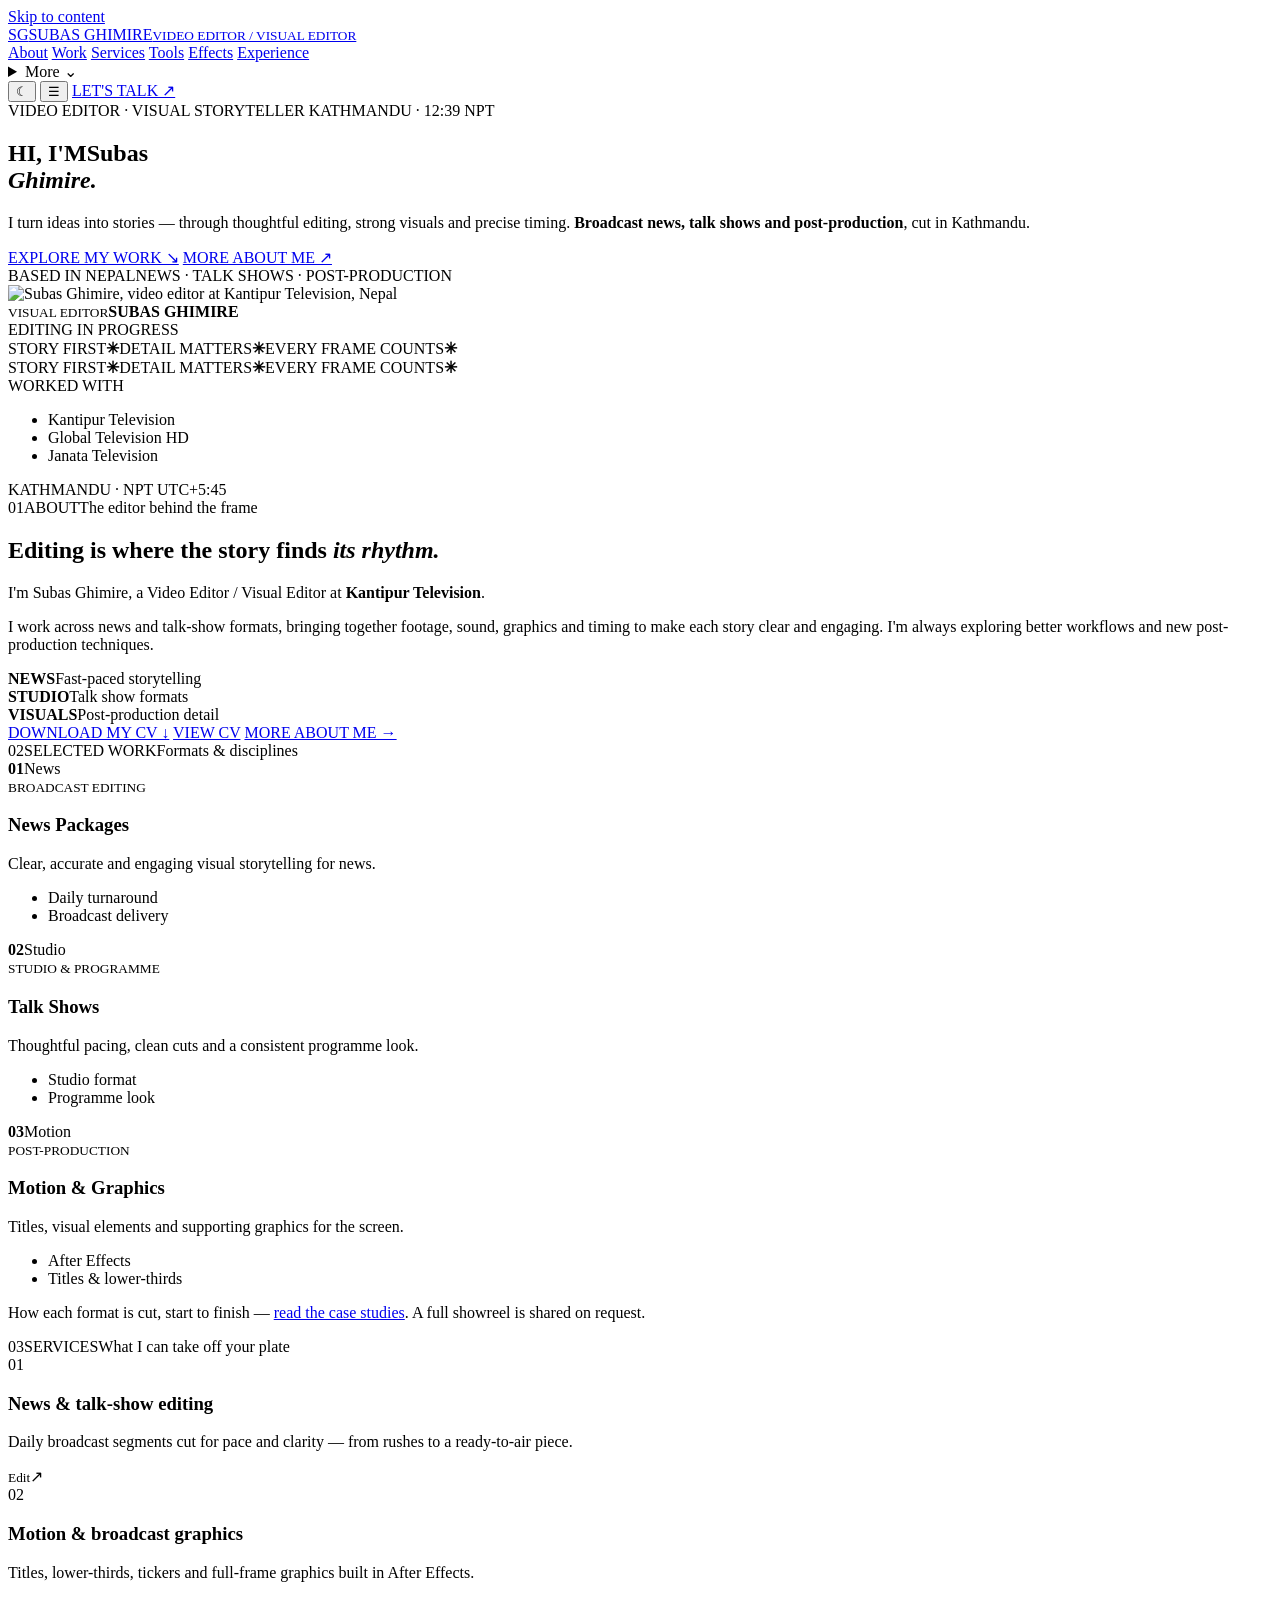
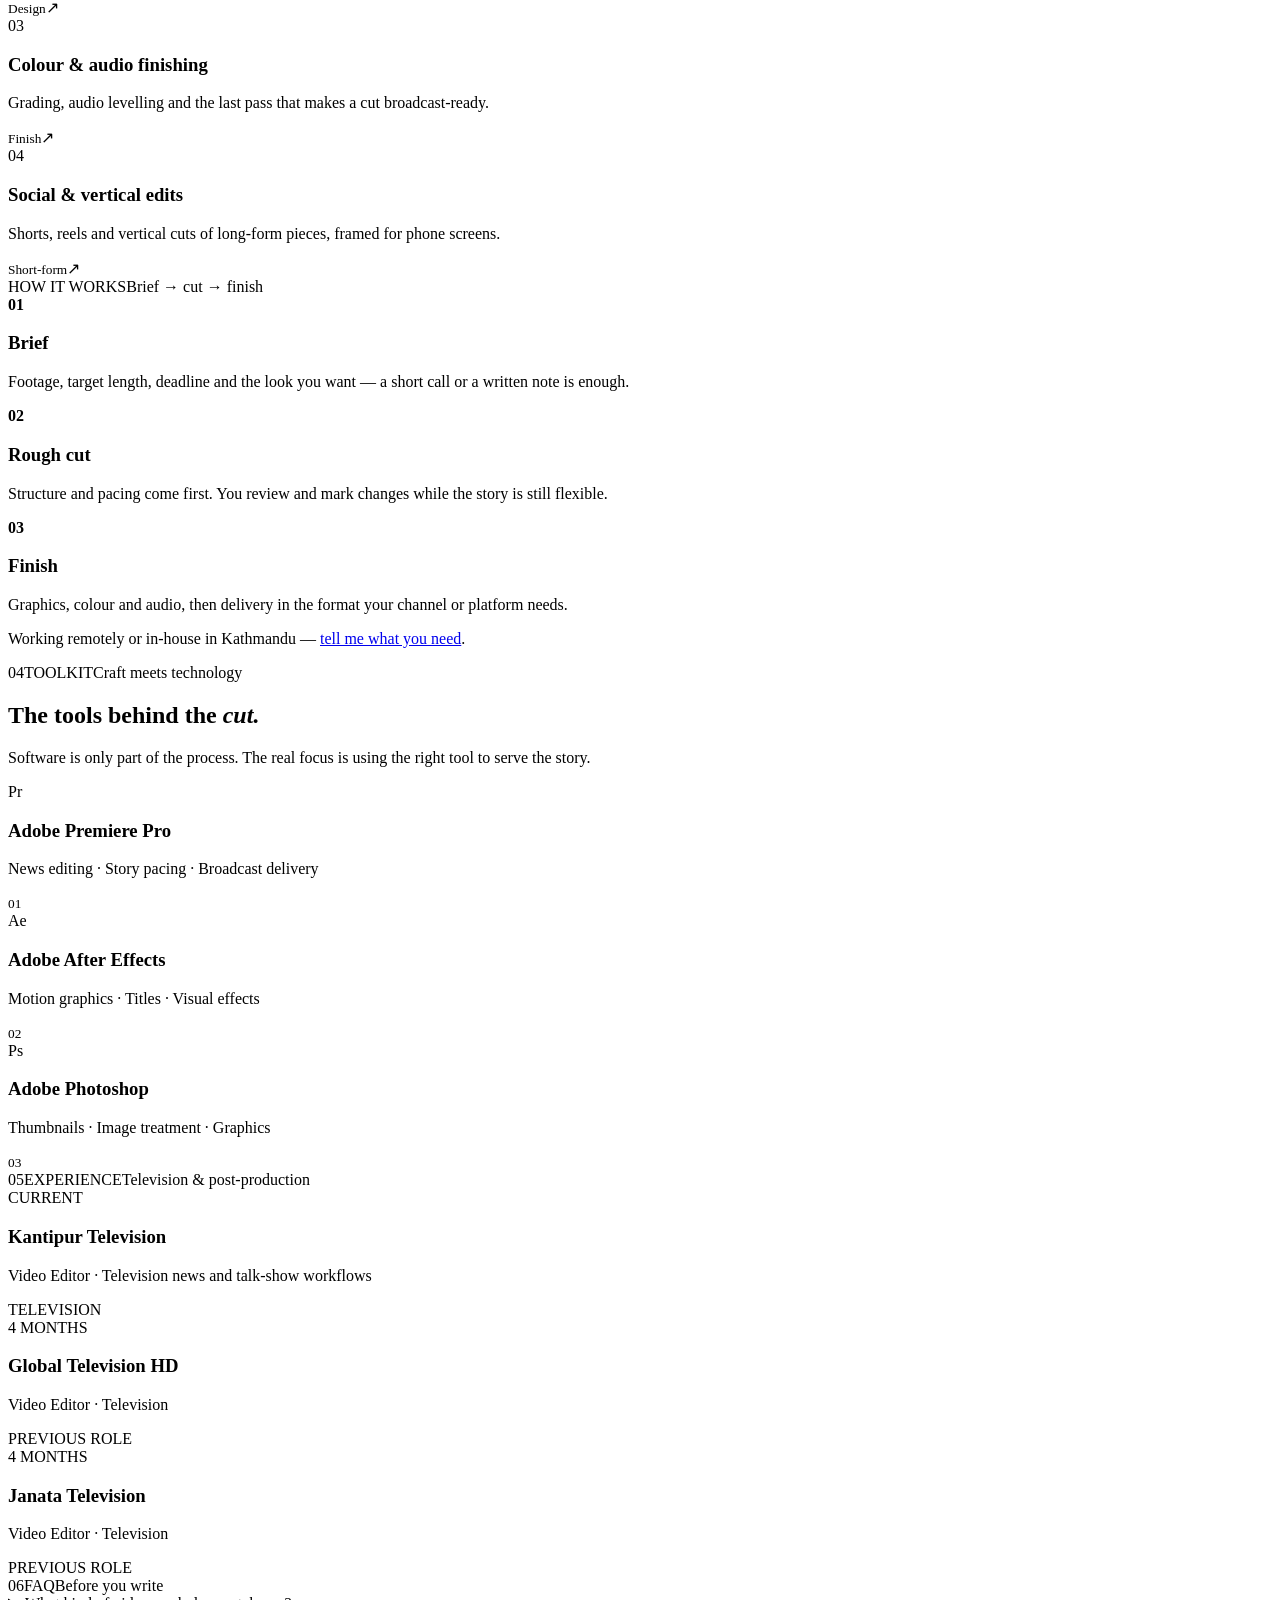
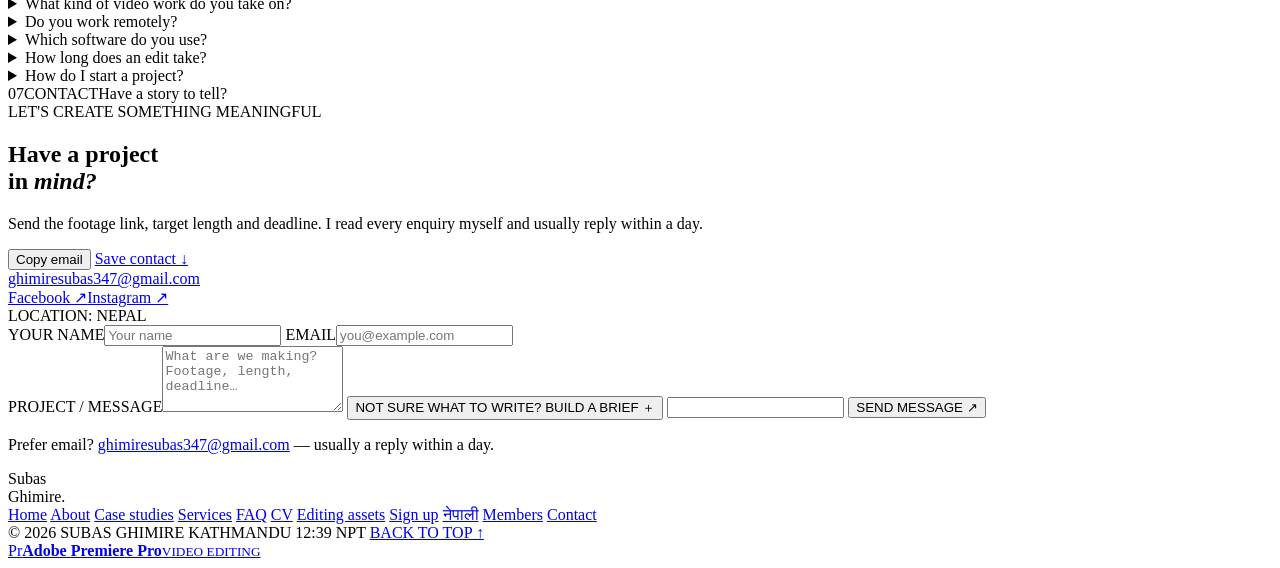
==== index.html @ 1960b95d "Add News Graphics Studio to portfolio tools menu" ====
<!doctype html>
<html lang="en">
<head>
<!-- Google Analytics 4 -->
<script async src="https://www.googletagmanager.com/gtag/js?id=G-4XTFQ4TZ87"></script>
<script>
  window.dataLayer = window.dataLayer || [];
  function gtag(){dataLayer.push(arguments);}
  gtag('js', new Date());
  gtag('config', 'G-4XTFQ4TZ87');
</script>

<meta charset="utf-8">
<meta name="viewport" content="width=device-width,initial-scale=1">
<meta name="theme-color" content="#05040a">
<meta name="color-scheme" content="dark light">
<meta name="robots" content="index,follow,max-image-preview:large,max-snippet:-1,max-video-preview:-1">
<meta name="description" content="Video editor and visual editor at Kantipur Television, Nepal. Broadcast news, talk shows, motion graphics and vertical short-form edits — based in Kathmandu.">
<title>Subas Ghimire — Video Editor in Nepal | Portfolio</title>
<link rel="icon" type="image/svg+xml" href="[data-uri]">
<link rel="apple-touch-icon" sizes="180x180" href="apple-touch-icon.png">
<link rel="alternate" hreflang="en" href="https://subahghimire.github.io/SUBAS-GHIMIRE-/">
<link rel="alternate" hreflang="ne" href="https://subahghimire.github.io/SUBAS-GHIMIRE-/subas-ghimire.html">
<link rel="alternate" hreflang="hi" href="https://subahghimire.github.io/SUBAS-GHIMIRE-/hi.html">
<link rel="alternate" hreflang="x-default" href="https://subahghimire.github.io/SUBAS-GHIMIRE-/">
<link rel="manifest" href="site.webmanifest">
<link rel="canonical" href="https://subahghimire.github.io/SUBAS-GHIMIRE-/">
<meta property="og:type" content="website">
<meta property="og:site_name" content="Subas Ghimire">
<meta property="og:url" content="https://subahghimire.github.io/SUBAS-GHIMIRE-/">
<meta property="og:title" content="Subas Ghimire — Video Editor in Nepal | Portfolio">
<meta property="og:description" content="Video editor and visual editor at Kantipur Television, Nepal. Broadcast news, talk shows, motion graphics and vertical short-form edits — based in Kathmandu.">
<meta property="og:image" content="https://subahghimire.github.io/SUBAS-GHIMIRE-/og-image.jpg">
<meta property="og:image:alt" content="Subas Ghimire — video editor">
<meta property="og:image:type" content="image/jpeg">
<meta property="og:image:width" content="1200">
<meta property="og:image:height" content="630">
<meta property="og:locale" content="en_US">
<meta property="og:locale:alternate" content="ne_NP">
<meta name="twitter:card" content="summary_large_image">
<meta name="twitter:title" content="Subas Ghimire — Video Editor in Nepal | Portfolio">
<meta name="twitter:description" content="Video editor and visual editor at Kantipur Television, Nepal. Broadcast news, talk shows, motion graphics and vertical short-form edits — based in Kathmandu.">
<meta name="twitter:image" content="https://subahghimire.github.io/SUBAS-GHIMIRE-/og-image.jpg">
<link rel="preload" as="image" href="IMG-20260718-WA0001.webp" type="image/webp" fetchpriority="high">
<link rel="preconnect" href="https://fonts.googleapis.com">
<link rel="preconnect" href="https://fonts.gstatic.com" crossorigin>
<link href="https://fonts.googleapis.com/css2?family=DM+Sans:wght@400;500;600;700&family=Instrument+Serif:ital@1&family=Space+Grotesk:wght@400;500;600;700&display=swap" rel="stylesheet">
<link rel="stylesheet" href="assets/site.css?v=5">
<script type="application/ld+json">
{
  "@context": "https://schema.org",
  "@graph": [
    {
      "@type": "Person",
      "@id": "https://subahghimire.github.io/SUBAS-GHIMIRE-/#person",
      "name": "Subas Ghimire",
      "alternateName": "सुबास घिमिरे",
      "jobTitle": "Video Editor & Visual Editor",
      "description": "Video editor and visual editor at Kantipur Television, Nepal. Broadcast news, talk shows, motion graphics and vertical short-form edits — based in Kathmandu.",
      "worksFor": {
        "@type": "Organization",
        "name": "Kantipur Television"
      },
      "url": "https://subahghimire.github.io/SUBAS-GHIMIRE-/",
      "image": "https://subahghimire.github.io/SUBAS-GHIMIRE-/og-image.jpg",
      "email": "mailto:ghimiresubas347@gmail.com",
      "address": {
        "@type": "PostalAddress",
        "addressLocality": "Kathmandu",
        "addressCountry": "NP"
      },
      "areaServed": {
        "@type": "Country",
        "name": "Nepal"
      },
      "knowsAbout": [
        "Video Editing",
        "Post-production",
        "Motion Graphics",
        "Colour Grading",
        "Short-form video"
      ],
      "knowsLanguage": [
        "en",
        "ne"
      ],
      "sameAs": [
        "https://github.com/subahghimire",
        "https://www.facebook.com/subas.ghimire.164384",
        "https://www.instagram.com/subas_ghimire__"
      ]
    },
    {
      "@type": "WebSite",
      "@id": "https://subahghimire.github.io/SUBAS-GHIMIRE-/#website",
      "url": "https://subahghimire.github.io/SUBAS-GHIMIRE-/",
      "name": "Subas Ghimire — Video Editor",
      "description": "Video editor and visual editor at Kantipur Television, Nepal. Broadcast news, talk shows, motion graphics and vertical short-form edits — based in Kathmandu.",
      "inLanguage": [
        "en",
        "ne"
      ],
      "publisher": {
        "@id": "https://subahghimire.github.io/SUBAS-GHIMIRE-/#person"
      }
    },
    {
      "@type": "FAQPage",
      "@id": "https://subahghimire.github.io/SUBAS-GHIMIRE-/#faq",
      "mainEntity": [
        {
          "@type": "Question",
          "name": "What kind of video work do you take on?",
          "acceptedAnswer": {
            "@type": "Answer",
            "text": "Broadcast news and talk-show editing, motion and broadcast graphics in After Effects, colour and audio finishing, and vertical short-form edits for social media."
          }
        },
        {
          "@type": "Question",
          "name": "Do you work remotely?",
          "acceptedAnswer": {
            "@type": "Answer",
            "text": "Yes. I edit in-house at Kantipur Television in Kathmandu and take on remote projects — footage can arrive as a Drive, WeTransfer or FTP link."
          }
        },
        {
          "@type": "Question",
          "name": "Which software do you use?",
          "acceptedAnswer": {
            "@type": "Answer",
            "text": "Adobe Premiere Pro for editing, After Effects for motion graphics and titles, and Photoshop for thumbnails and image work."
          }
        },
        {
          "@type": "Question",
          "name": "How long does an edit take?",
          "acceptedAnswer": {
            "@type": "Answer",
            "text": "News segments can move the same day. Longer pieces depend on footage volume, graphics and revisions — send the deadline with the brief and I will tell you what is realistic."
          }
        },
        {
          "@type": "Question",
          "name": "How do I start a project?",
          "acceptedAnswer": {
            "@type": "Answer",
            "text": "Use the contact form below or email ghimiresubas347@gmail.com with the footage link, target length, deadline and any references."
          }
        }
      ]
    }
  ]
}
</script>
</head>

<body>
<script>try{var t=localStorage.getItem("theme");if(t==="light"||(!t&&matchMedia("(prefers-color-scheme: light)").matches)){document.body.classList.add("light-mode")}}catch(e){}</script>
<a class="skip-link" href="#home">Skip to content</a>
<div class="scroll-progress" id="scrollProgress"></div>

<header><nav class="nav wrap" aria-label="Main">
  <a class="brand" href="#home"><span class="mark">SG</span><span class="brand-text">SUBAS GHIMIRE<small>VIDEO EDITOR / VISUAL EDITOR</small></span></a>
  <div class="links" id="siteLinks">
    <a href="about.html">About</a>
    <a href="#work">Work</a>
    <a href="#services">Services</a>
    <a href="#tools">Tools</a>
    <a href="effects.html">Effects</a>
    <a href="#experience">Experience</a>
    <details class="nav-more">
      <summary>More <span aria-hidden="true">⌄</span></summary>
      <div class="nav-more-menu">
        <div class="nav-more-heading"><span>EXPLORE</span><small>More from Subas</small></div>
        <div class="nav-more-columns">
          <section class="nav-more-column">
            <h3>WORKSPACE</h3>
            <a href="pro-workspace.html"><span class="nav-link-icon">✦</span><span>Pro Workspace<small>Editing workspace</small></span></a>
            <a href="creative-workspace.html"><span class="nav-link-icon">✧</span><span>Creative Workspace<small>Newsroom & creator tools</small></span></a>
            <a href="launchpad.html"><span class="nav-link-icon">↗</span><span>SG Launchpad<small>Creative tools</small></span></a>
            <a href="studio.html"><span class="nav-link-icon">▣</span><span>Creator Studio<small>AI assistant</small></span></a>
          </section>
          <section class="nav-more-column">
            <h3>RESOURCES</h3>
            <a href="creator-tools.html"><span class="nav-link-icon">⌘</span><span>Creator Tools<small>Useful resources</small></span></a>
            <a href="visitor-dashboard.html"><span class="nav-link-icon">▥</span><span>Visitor Dashboard<small>Website analytics</small></span></a>
            <a href="news-graphics-studio.html"><span class="nav-link-icon">✦</span><span>All-in-One News Graphics Studio<small>All news · 4:5 · 1:1 · 16:9 · 9:16</small></span></a>
            <a href="news-thumbnail-maker.html"><span class="nav-link-icon">▧</span><span>News Thumbnail Studio<small>Political &amp; breaking news designs</small></span></a>
            <a href="newsroom-graphics-studio.html"><span class="nav-link-icon">▤</span><span>Newsroom Graphics Studio<small>Lower thirds · Breaking bars · Tickers</small></span></a>
            <a href="news-post-studio.html"><span class="nav-link-icon">▧</span><span>News Post Studio<small>4:5 photo post · PNG export</small></span></a>
            <a href="social-media-studio.html"><span class="nav-link-icon">◎</span><span>Social Media Studio<small>Captions · Titles · Hashtags</small></span></a>
            <a href="video-toolkit.html"><span class="nav-link-icon">◫</span><span>Video Editing Toolkit<small>Resolution · Bitrate · File size</small></span></a>
            <a href="members.html" rel="nofollow"><span class="nav-link-icon">◎</span><span>Members<small>Member area</small></span></a>
            <a href="signup.html"><span class="nav-link-icon">＋</span><span>Sign up<small>Create an account</small></span></a>
          </section>
          <section class="nav-more-column">
            <h3>ACCOUNT</h3>
            <a href="admin.html"><span class="nav-link-icon">⚙</span><span>Admin<small>Site management</small></span></a>
            <a href="privacy.html"><span class="nav-link-icon">◇</span><span>Privacy<small>Privacy information</small></span></a>
          </section>
        </div>
        <div class="nav-more-languages"><span>LANGUAGE</span><a href="subas-ghimire.html" lang="ne" hreflang="ne">नेपाली</a><a href="hi.html" lang="hi" hreflang="hi">हिन्दी</a></div>
      </div>
    </details>
  </div>
  <div class="nav-actions">
    <button class="icon-btn theme-toggle" id="themeToggle" aria-label="Switch to light theme" aria-pressed="false">☼</button>
    <button class="icon-btn menu-toggle" id="menuToggle" aria-label="Open menu" aria-expanded="false" aria-controls="siteLinks">☰</button>
    <a class="nav-cta" href="#contact">LET'S TALK ↗</a>
  </div>
</nav></header>

<main>
<section class="hero wrap" id="home">
  <div class="hero-copy">
    <div class="hero-status">
      <span class="eyebrow"><i class="dot"></i> VIDEO EDITOR · VISUAL STORYTELLER</span>
      <span class="hero-clock" id="heroClock">KATHMANDU · --:-- NPT</span>
    </div>
    <h1><span class="h1-intro">HI, I'M</span>Subas<br><em>Ghimire.</em></h1>
    <p class="lead">I turn ideas into stories — through thoughtful editing, strong visuals and precise timing. <b>Broadcast news, talk shows and post-production</b>, cut in Kathmandu.</p>
    <div class="actions">
      <a class="btn primary" href="#work">EXPLORE MY WORK ↘</a>
      <a class="btn secondary" href="about.html">MORE ABOUT ME ↗</a>
    </div>
    <div class="meta"><span>BASED IN NEPAL</span><span>NEWS · TALK SHOWS · POST-PRODUCTION</span></div>
  </div>
  <div class="portrait-area">
    <div class="orbit"><i></i></div>
    <div class="photo">
      <picture><source type="image/webp" srcset="IMG-20260718-WA0001.webp"><img src="IMG-20260718-WA0001.jpg" alt="Subas Ghimire, video editor at Kantipur Television, Nepal" width="1400" height="933" fetchpriority="high" decoding="async" onerror="this.onerror=null;this.src='SUBASH_GHIMIRE_13407010099907_profile_pic.jpg'"></picture>
      <div class="photo-label"><small>VISUAL EDITOR</small><strong>SUBAS GHIMIRE</strong></div>
    </div>
    <div class="float-tag"><i class="dot"></i> EDITING IN PROGRESS</div>
  </div>
</section>

<div class="marquee" aria-hidden="true">
  <div class="marquee-track">
    <div class="marquee-group"><span>STORY FIRST</span><b>✳</b><span>DETAIL MATTERS</span><b>✳</b><span>EVERY FRAME COUNTS</span><b>✳</b></div>
    <div class="marquee-group"><span>STORY FIRST</span><b>✳</b><span>DETAIL MATTERS</span><b>✳</b><span>EVERY FRAME COUNTS</span><b>✳</b></div>
  </div>
</div>

<div class="credits wrap" aria-label="Channels I have worked with">
  <span class="kicker">WORKED WITH</span>
  <ul><li>Kantipur Television</li><li>Global Television HD</li><li>Janata Television</li></ul>
  <span class="aside">KATHMANDU · NPT UTC+5:45</span>

</div>



<section class="block wrap" id="about">
  <div class="section-top"><span class="num">01</span><span class="kicker">ABOUT</span><span class="section-note">The editor behind the frame</span></div>
  <div class="section-body">
    <div class="about-grid">
      <h2>Editing is where the story finds <em>its rhythm.</em></h2>
      <div class="about-copy">
        <p class="large">I'm Subas Ghimire, a Video Editor / Visual Editor at <strong>Kantipur Television</strong>.</p>
        <p>I work across news and talk-show formats, bringing together footage, sound, graphics and timing to make each story clear and engaging. I'm always exploring better workflows and new post-production techniques.</p>
      </div>
    </div>
    <div class="stats">
      <div><strong>NEWS</strong><span>Fast-paced storytelling</span></div>
      <div><strong>STUDIO</strong><span>Talk show formats</span></div>
      <div><strong>VISUALS</strong><span>Post-production detail</span></div>
    </div>
    <div class="cv-cta">
      <a class="btn primary" href="./CV/Subas-Ghimire-CV.pdf" download>DOWNLOAD MY CV ↓</a>
      <a class="btn secondary" href="cv.html">VIEW CV</a>
      <a class="btn secondary" href="about.html">MORE ABOUT ME →</a>
    </div>
  </div>
</section>

<section class="block wrap" id="work">
  <div class="section-top"><span class="num">02</span><span class="kicker">SELECTED WORK</span><span class="section-note">Formats &amp; disciplines</span></div>
  <div class="section-body">
    <div class="work-grid">
      <article class="work">
        <div class="work-art"><b>01</b><span class="work-tag">News</span></div>
        <div class="work-text"><small>BROADCAST EDITING</small><h3>News Packages</h3><p>Clear, accurate and engaging visual storytelling for news.</p><ul class="work-specs"><li>Daily turnaround</li><li>Broadcast delivery</li></ul></div>
      </article>
      <article class="work">
        <div class="work-art"><b>02</b><span class="work-tag">Studio</span></div>
        <div class="work-text"><small>STUDIO &amp; PROGRAMME</small><h3>Talk Shows</h3><p>Thoughtful pacing, clean cuts and a consistent programme look.</p><ul class="work-specs"><li>Studio format</li><li>Programme look</li></ul></div>
      </article>
      <article class="work">
        <div class="work-art"><b>03</b><span class="work-tag">Motion</span></div>
        <div class="work-text"><small>POST-PRODUCTION</small><h3>Motion &amp; Graphics</h3><p>Titles, visual elements and supporting graphics for the screen.</p><ul class="work-specs"><li>After Effects</li><li>Titles &amp; lower-thirds</li></ul></div>
      </article>
    </div>
    <p class="note">How each format is cut, start to finish — <a href="work.html">read the case studies</a>. A full showreel is shared on request.</p>
  </div>
</section>

<section class="block wrap" id="services">
  <div class="section-top"><span class="num">03</span><span class="kicker">SERVICES</span><span class="section-note">What I can take off your plate</span></div>
  <div class="section-body">
    <div class="svc-list">
      <article class="svc"><span class="svc-num">01</span><div><h3>News &amp; talk-show editing</h3><p>Daily broadcast segments cut for pace and clarity — from rushes to a ready-to-air piece.</p></div><small>Edit</small><span class="svc-arrow" aria-hidden="true">↗</span></article>
      <article class="svc"><span class="svc-num">02</span><div><h3>Motion &amp; broadcast graphics</h3><p>Titles, lower-thirds, tickers and full-frame graphics built in After Effects.</p></div><small>Design</small><span class="svc-arrow" aria-hidden="true">↗</span></article>
      <article class="svc"><span class="svc-num">03</span><div><h3>Colour &amp; audio finishing</h3><p>Grading, audio levelling and the last pass that makes a cut broadcast-ready.</p></div><small>Finish</small><span class="svc-arrow" aria-hidden="true">↗</span></article>
      <article class="svc"><span class="svc-num">04</span><div><h3>Social &amp; vertical edits</h3><p>Shorts, reels and vertical cuts of long-form pieces, framed for phone screens.</p></div><small>Short-form</small><span class="svc-arrow" aria-hidden="true">↗</span></article>
    </div>
    <div class="process">
      <div class="process-head"><span class="kicker">HOW IT WORKS</span><span>Brief → cut → finish</span></div>
      <div class="process-grid">
        <div class="step"><b>01</b><h3>Brief</h3><p>Footage, target length, deadline and the look you want — a short call or a written note is enough.</p></div>
        <div class="step"><b>02</b><h3>Rough cut</h3><p>Structure and pacing come first. You review and mark changes while the story is still flexible.</p></div>
        <div class="step"><b>03</b><h3>Finish</h3><p>Graphics, colour and audio, then delivery in the format your channel or platform needs.</p></div>
      </div>
    </div>
    <p class="note">Working remotely or in-house in Kathmandu — <a href="#contact">tell me what you need</a>.</p>
  </div>
</section>

<section class="block wrap" id="tools">
  <div class="section-top"><span class="num">04</span><span class="kicker">TOOLKIT</span><span class="section-note">Craft meets technology</span></div>
  <div class="section-body">
    <div class="tools-grid">
      <div>
        <h2>The tools behind the <em>cut.</em></h2>
        <p>Software is only part of the process. The real focus is using the right tool to serve the story.</p>
      </div>
      <div class="tool-list">
        <div class="tool"><span class="app premiere-icon" aria-hidden="true">Pr</span><div><h3>Adobe Premiere Pro</h3><p>News editing · Story pacing · Broadcast delivery</p></div><small>01</small></div>
        <div class="tool"><span class="app aftereffects-icon" aria-hidden="true">Ae</span><div><h3>Adobe After Effects</h3><p>Motion graphics · Titles · Visual effects</p></div><small>02</small></div>
        <div class="tool"><span class="app photoshop-icon" aria-hidden="true">Ps</span><div><h3>Adobe Photoshop</h3><p>Thumbnails · Image treatment · Graphics</p></div><small>03</small></div>
      </div>
    </div>
  </div>
</section>

<section class="block wrap" id="experience">
  <div class="section-top"><span class="num">05</span><span class="kicker">EXPERIENCE</span><span class="section-note">Television &amp; post-production</span></div>
  <div class="section-body">
    <div class="timeline">
      <div class="job"><time>CURRENT</time><div><h3>Kantipur Television</h3><p>Video Editor · Television news and talk-show workflows</p></div><span>TELEVISION</span></div>
      <div class="job"><time>4 MONTHS</time><div><h3>Global Television HD</h3><p>Video Editor · Television</p></div><span>PREVIOUS ROLE</span></div>
      <div class="job"><time>4 MONTHS</time><div><h3>Janata Television</h3><p>Video Editor · Television</p></div><span>PREVIOUS ROLE</span></div>
    </div>
  </div>
</section>

<section class="block wrap" id="faq">
  <div class="section-top"><span class="num">06</span><span class="kicker">FAQ</span><span class="section-note">Before you write</span></div>
  <div class="section-body">
    <div class="faq">
      <details><summary>What kind of video work do you take on?</summary><p>Broadcast news and talk-show editing, motion and broadcast graphics in After Effects, colour and audio finishing, and vertical short-form edits for social media.</p></details>
      <details><summary>Do you work remotely?</summary><p>Yes. I edit in-house at Kantipur Television in Kathmandu and take on remote projects — footage can arrive as a Drive, WeTransfer or FTP link.</p></details>
      <details><summary>Which software do you use?</summary><p>Adobe Premiere Pro for editing, After Effects for motion graphics and titles, and Photoshop for thumbnails and image work.</p></details>
      <details><summary>How long does an edit take?</summary><p>News segments can move the same day. Longer pieces depend on footage volume, graphics and revisions — send the deadline with the brief and I will tell you what is realistic.</p></details>
      <details><summary>How do I start a project?</summary><p>Use the contact form below or email ghimiresubas347@gmail.com with the footage link, target length, deadline and any references.</p></details>
    </div>
  </div>
</section>

<section class="block wrap" id="contact">
  <div class="section-top"><span class="num">07</span><span class="kicker">CONTACT</span><span class="section-note">Have a story to tell?</span></div>
  <div class="section-body">
    <div class="contact">
      <div class="contact-copy">
        <span class="kicker">LET'S CREATE SOMETHING MEANINGFUL</span>
        <h2>Have a project<br>in <em>mind?</em></h2>
        <p class="contact-lead">Send the footage link, target length and deadline. I read every enquiry myself and usually reply within a day.</p>
        <div class="contact-actions">
          <button class="chip" type="button" id="copyEmail" data-email="ghimiresubas347@gmail.com">Copy email</button>
          <a class="chip" href="subas-ghimire.vcf" download>Save contact ↓</a>
          <span class="chip-status" id="copyStatus" role="status" aria-live="polite"></span>
        </div>
        <div class="contact-row">
          <a class="email" href="https://mail.google.com/mail/?view=cm&fs=1&to=ghimiresubas347%40gmail.com">ghimiresubas347@gmail.com</a>
          <div class="social"><a href="https://www.facebook.com/subas.ghimire.164384" target="_blank" rel="noopener me">Facebook ↗</a><a href="https://www.instagram.com/subas_ghimire__" target="_blank" rel="noopener me">Instagram ↗</a></div>
        </div>
        <div class="contact-info"><span>LOCATION: NEPAL</span></div>
      </div>
      <form class="cform" action="https://formsubmit.co/ghimiresubas347@gmail.com" method="POST">
        <div class="cform-row">
          <label><span>YOUR NAME</span><input type="text" name="name" required autocomplete="name" placeholder="Your name"></label>
          <label><span>EMAIL</span><input type="email" name="email" required autocomplete="email" placeholder="you@example.com"></label>
        </div>
        <label><span>PROJECT / MESSAGE</span><textarea id="message" name="message" rows="4" required placeholder="What are we making? Footage, length, deadline…"></textarea></label>
        <button class="brief-toggle" type="button" id="briefToggle" aria-expanded="false" aria-controls="briefPanel">NOT SURE WHAT TO WRITE? <span>BUILD A BRIEF ＋</span></button>
        <div class="brief" id="briefPanel" hidden>
          <div class="brief-grid">
            <div class="brief-field"><span>WHAT DO YOU NEED?</span><div class="brief-checks"><label><input type="checkbox" value="Broadcast / news edit"> Broadcast edit</label><label><input type="checkbox" value="Talk show"> Talk show</label><label><input type="checkbox" value="Motion graphics"> Motion graphics</label><label><input type="checkbox" value="Colour &amp; audio"> Colour &amp; audio</label><label><input type="checkbox" value="Short-form / vertical"> Short-form</label></div></div>
            <label class="brief-field"><span>FOOTAGE LENGTH</span><select id="briefLength"><option value="">Not sure yet</option><option>Under 10 minutes</option><option>10–30 minutes</option><option>30–60 minutes</option><option>Over an hour</option></select></label>
            <label class="brief-field"><span>DELIVERY DATE</span><input type="date" id="briefDate"></label>
          </div>
          <button class="btn primary brief-use" type="button" id="briefUse">USE THIS BRIEF ↗</button>
        </div>

        <input type="text" name="_honey" tabindex="-1" autocomplete="off" aria-hidden="true" class="cform-honey">
        <input type="hidden" name="_subject" value="New project enquiry from your portfolio">
        <input type="hidden" name="_template" value="table">
        <input type="hidden" name="_captcha" value="false">
        <input type="hidden" name="_autoresponse" value="नमस्ते! तपाईंको सन्देश सुबास घिमिरेकहाँ पुग्यो।\n\nHi! Your message reached Subas Ghimire — video editor at Kantipur Television, Nepal. I read every enquiry myself and usually reply within a day.\n\nFor urgent enquiries, please use email.\n\n— Subas Ghimire\nhttps://subahghimire.github.io/SUBAS-GHIMIRE-">
        <input type="hidden" name="_next" value="https://subahghimire.github.io/SUBAS-GHIMIRE-/thanks.html">
        <button class="btn primary" type="submit">SEND MESSAGE ↗</button>
        <p class="cform-note">Prefer email? <a href="mailto:ghimiresubas347@gmail.com">ghimiresubas347@gmail.com</a> — usually a reply within a day.</p>
      </form>
    </div>
  </div>
</section>
</main>

<footer class="wrap">
  <div class="footer-top">
    <div class="footer-mark" aria-hidden="true">Subas<br>Ghimire<span>.</span></div>
    <nav class="foot-links" aria-label="Footer">
      <a href="#home">Home</a>
      <a href="about.html">About</a>
      <a href="work.html">Case studies</a>
      <a href="#services">Services</a>
      <a href="#faq">FAQ</a>
      <a href="cv.html">CV</a>
      <a href="effects.html">Editing assets</a>
      <a href="signup.html">Sign up</a>
      <a href="subas-ghimire.html" lang="ne" hreflang="ne">नेपाली</a>
      <a href="members.html" rel="nofollow">Members</a>
      <a href="#contact">Contact</a>
    </nav>
  </div>
  <div class="footer-bottom">
    <span>© <span id="year"></span> SUBAS GHIMIRE</span>
    <span>KATHMANDU <span id="npt">--:--</span> NPT</span>
    <a href="#home">BACK TO TOP ↑</a>
  </div>
</footer>

<a class="premiere-float" href="https://www.adobe.com/products/premiere.html" target="_blank" rel="noopener noreferrer" aria-label="Adobe Premiere Pro — learn more"><span class="premiere-logo">Pr</span><span class="premiere-copy"><strong>Adobe Premiere Pro</strong><small>VIDEO EDITING</small></span></a>

<script>
document.getElementById('year').textContent=new Date().getFullYear();
const progress=document.getElementById('scrollProgress');
const updateProgress=()=>{const max=document.documentElement.scrollHeight-innerHeight;progress.style.width=(max>0?scrollY/max*100:0)+'%'};
addEventListener('scroll',updateProgress,{passive:true});updateProgress();

const menu=document.getElementById('menuToggle'),links=document.getElementById('siteLinks');
menu.addEventListener('click',()=>{const open=links.classList.toggle('open');menu.setAttribute('aria-expanded',String(open));menu.textContent=open?'×':'☰';});
links.querySelectorAll('a').forEach(a=>a.addEventListener('click',()=>{links.classList.remove('open');menu.setAttribute('aria-expanded','false');menu.textContent='☰';}));
const closeMenu=()=>{links.classList.remove('open');menu.setAttribute('aria-expanded','false');menu.textContent='☰';};
document.addEventListener('click',e=>{if(links.classList.contains('open')&&!links.contains(e.target)&&!menu.contains(e.target))closeMenu();});
addEventListener('keydown',e=>{if(e.key==='Escape'&&links.classList.contains('open')){closeMenu();menu.focus();}});

const themeBtn=document.getElementById('themeToggle'),themeMeta=document.querySelector('meta[name="theme-color"]');
const syncTheme=persist=>{const light=document.body.classList.contains('light-mode');themeBtn.textContent=light?'☾':'☼';themeBtn.setAttribute('aria-pressed',String(light));themeBtn.setAttribute('aria-label',light?'Switch to dark theme':'Switch to light theme');if(themeMeta)themeMeta.setAttribute('content',light?'#f7f3fc':'#08060f');if(persist){try{localStorage.setItem('theme',light?'light':'dark')}catch(e){}}};
syncTheme(false);
themeBtn.addEventListener('click',()=>{document.body.classList.toggle('light-mode');syncTheme(true);});

const revealObserver=new IntersectionObserver(entries=>entries.forEach(entry=>{if(entry.isIntersecting){entry.target.classList.add('visible');revealObserver.unobserve(entry.target);}}),{threshold:.1});
document.querySelectorAll('section.block,.work,.svc,.step,.tool,.job,.stats,.contact,.credits').forEach((el,i)=>{el.classList.add('reveal');if(el.matches('.work,.svc,.step,.tool,.job'))el.style.setProperty('--d',(i%4)*60+'ms');revealObserver.observe(el);});

if(matchMedia('(pointer:fine)').matches&&!matchMedia('(prefers-reduced-motion: reduce)').matches){
 addEventListener('pointermove',e=>{
  document.body.style.setProperty('--pointer-x',e.clientX+'px');
  document.body.style.setProperty('--pointer-y',e.clientY+'px');
 },{passive:true});
}

// ---- Active section in the nav ----
(function(){
 const nav=document.getElementById('siteLinks');
 if(!nav||!('IntersectionObserver' in window))return;
 const map=new Map();
 nav.querySelectorAll('a[href^="#"]').forEach(a=>map.set(a.getAttribute('href').slice(1),a));
 const spy=new IntersectionObserver(entries=>{
  entries.forEach(entry=>{
   if(!entry.isIntersecting)return;
   nav.querySelectorAll('a[aria-current]').forEach(a=>a.removeAttribute('aria-current'));
   const link=map.get(entry.target.id);
   if(link)link.setAttribute('aria-current','true');
  });
 },{rootMargin:'-40% 0px -55% 0px'});
 map.forEach((_,id)=>{const el=document.getElementById(id);if(el)spy.observe(el);});
})();

// ---- Kathmandu clock ----
(function(){
 const els=[document.getElementById('npt'),document.getElementById('heroClock')].filter(Boolean);
 if(!els.length)return;
 const tick=()=>{
  let t='UTC+5:45';
  try{t=new Date().toLocaleTimeString('en-GB',{timeZone:'Asia/Kathmandu',hour:'2-digit',minute:'2-digit'});}catch(e){}
  els.forEach(el=>{el.textContent=el.id==='heroClock'?'KATHMANDU · '+t+' NPT':t;});
 };
 tick();setInterval(tick,30000);
})();

// ---- Copy email ----
(function(){
 const btn=document.getElementById('copyEmail'),status=document.getElementById('copyStatus');
 if(!btn)return;
 btn.addEventListener('click',async()=>{
  const email=btn.dataset.email||'';
  try{await navigator.clipboard.writeText(email);}
  catch(e){
   const ta=document.createElement('textarea');ta.value=email;ta.setAttribute('readonly','');
   ta.style.position='fixed';ta.style.opacity='0';document.body.appendChild(ta);ta.select();
   try{document.execCommand('copy');}catch(err){}ta.remove();
  }
  btn.textContent='COPIED ✓';
  if(status)status.textContent=email+' copied';
  setTimeout(()=>{btn.textContent='COPY EMAIL';if(status)status.textContent='';},2400);
 });
})();

// ---- Brief builder ----
(function(){
 const toggle=document.getElementById('briefToggle'),panel=document.getElementById('briefPanel'),use=document.getElementById('briefUse');
 if(!toggle||!panel||!use)return;
 const label=toggle.querySelector('span');
 toggle.addEventListener('click',()=>{
  const open=panel.hidden;
  panel.hidden=!open;
  toggle.setAttribute('aria-expanded',String(open));
  if(label)label.textContent=open?'CLOSE −':'BUILD A BRIEF ＋';
 });
 use.addEventListener('click',()=>{
  const picks=[...panel.querySelectorAll('input[type=checkbox]:checked')].map(i=>i.value);
  const len=document.getElementById('briefLength').value;
  const date=document.getElementById('briefDate').value;
  const status=document.getElementById('copyStatus');
  if(!picks.length&&!len&&!date){
   if(status)status.textContent='Pick a service, or just write your message.';
   const first=panel.querySelector('input[type=checkbox]');
   if(first)first.focus();
   return;
  }
  const lines=['Project brief'];
  if(picks.length)lines.push('• Services: '+picks.join(', '));
  if(len)lines.push('• Footage length: '+len);
  if(date){const d=new Date(date+'T00:00:00');if(!isNaN(d))lines.push('• Delivery date: '+d.toLocaleDateString('en-GB',{day:'numeric',month:'short',year:'numeric'}));}
  lines.push('','Details: ');
  const msg=document.getElementById('message');
  if(msg){msg.value=lines.join('\n');msg.focus();msg.setSelectionRange(msg.value.length,msg.value.length);}
  if(status)status.textContent='Brief added — add any details below.';
  panel.hidden=true;toggle.setAttribute('aria-expanded','false');if(label)label.textContent='BUILD A BRIEF ＋';
 });
})();
</script>
<script>(function(){var h=location.hostname;if(/(^|\.)vercel\.app$|\.com\.np$/.test(h)){window.va=window.va||function(){(window.vaq=window.vaq||[]).push(arguments)};window.si=window.si||function(){(window.siq=window.siq||[]).push(arguments)};['/_vercel/speed-insights/script.js','/_vercel/insights/script.js'].forEach(function(s){var e=document.createElement("script");e.defer=true;e.src=s;document.head.appendChild(e)})}})();</script>
<script>if('serviceWorker'in navigator&&location.protocol.startsWith('http'))navigator.serviceWorker.register('./service-worker.js').catch(()=>{});</script>
</body>
</html>
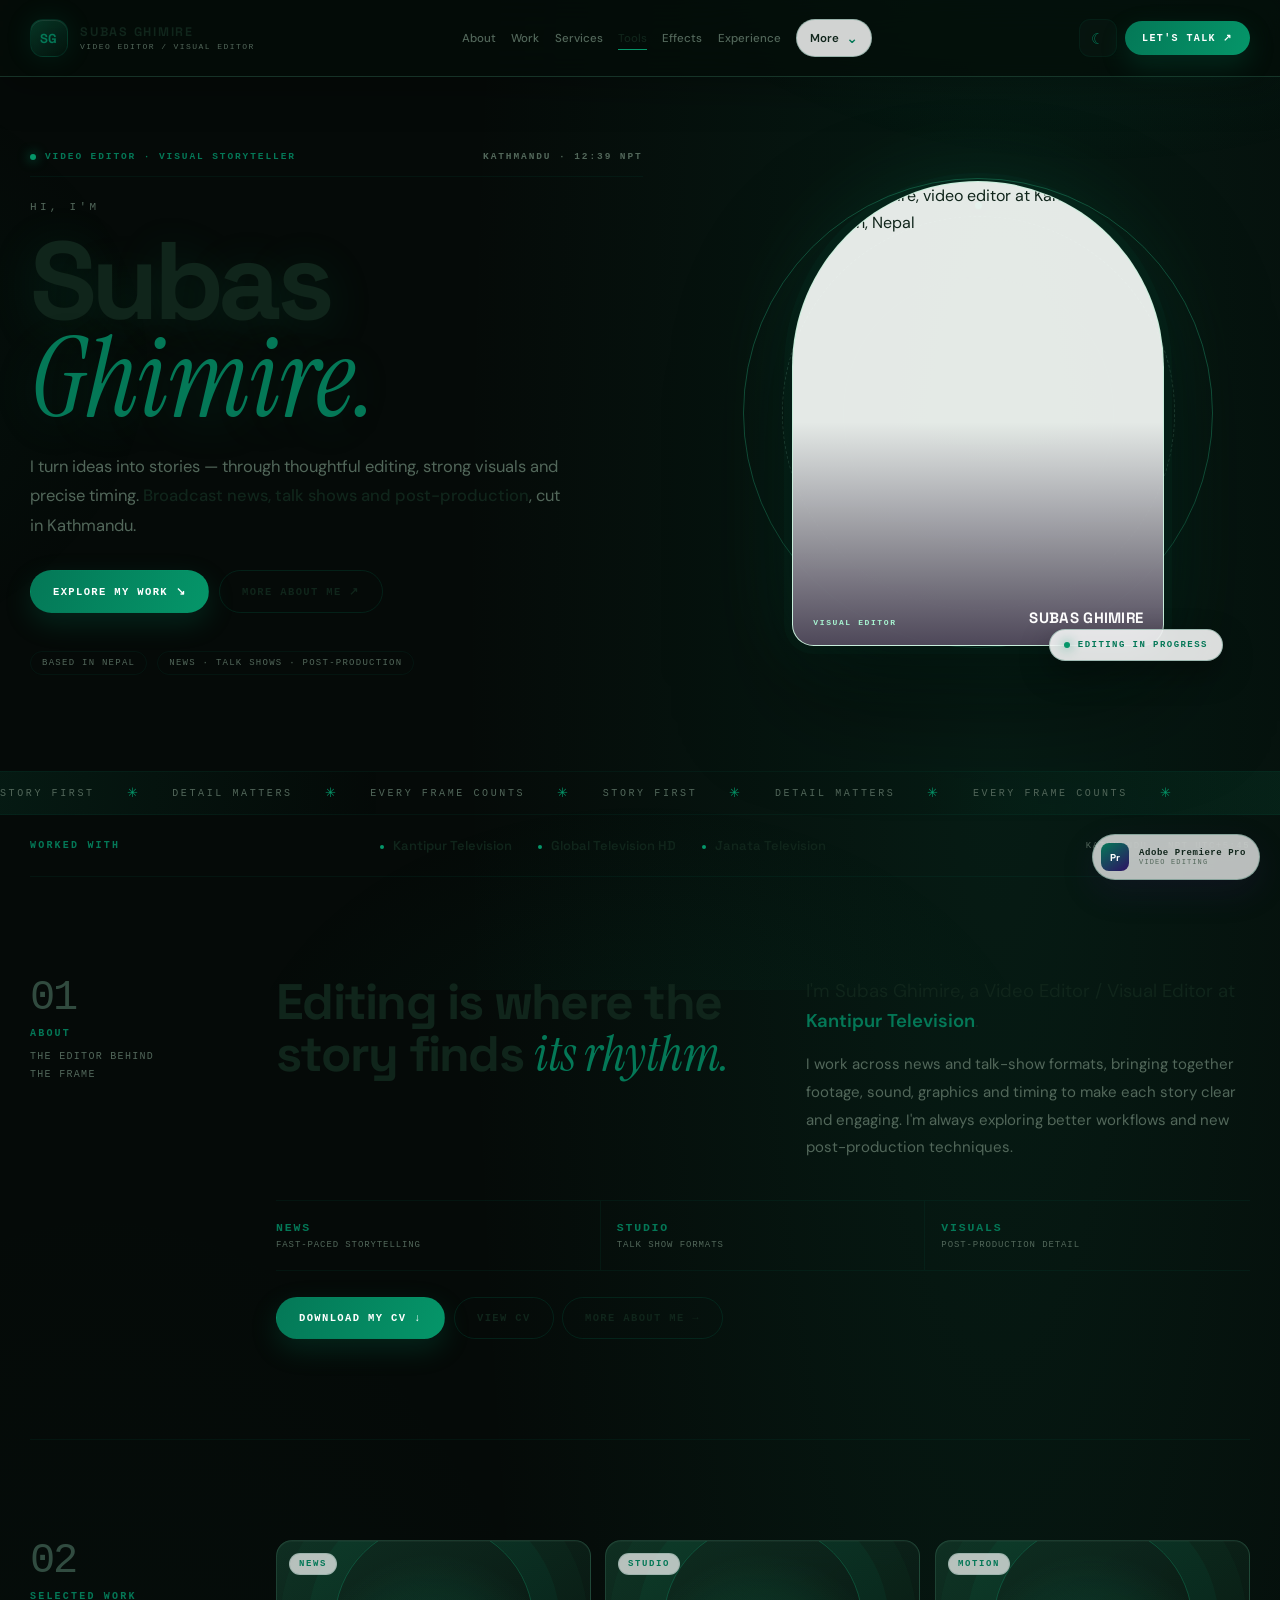
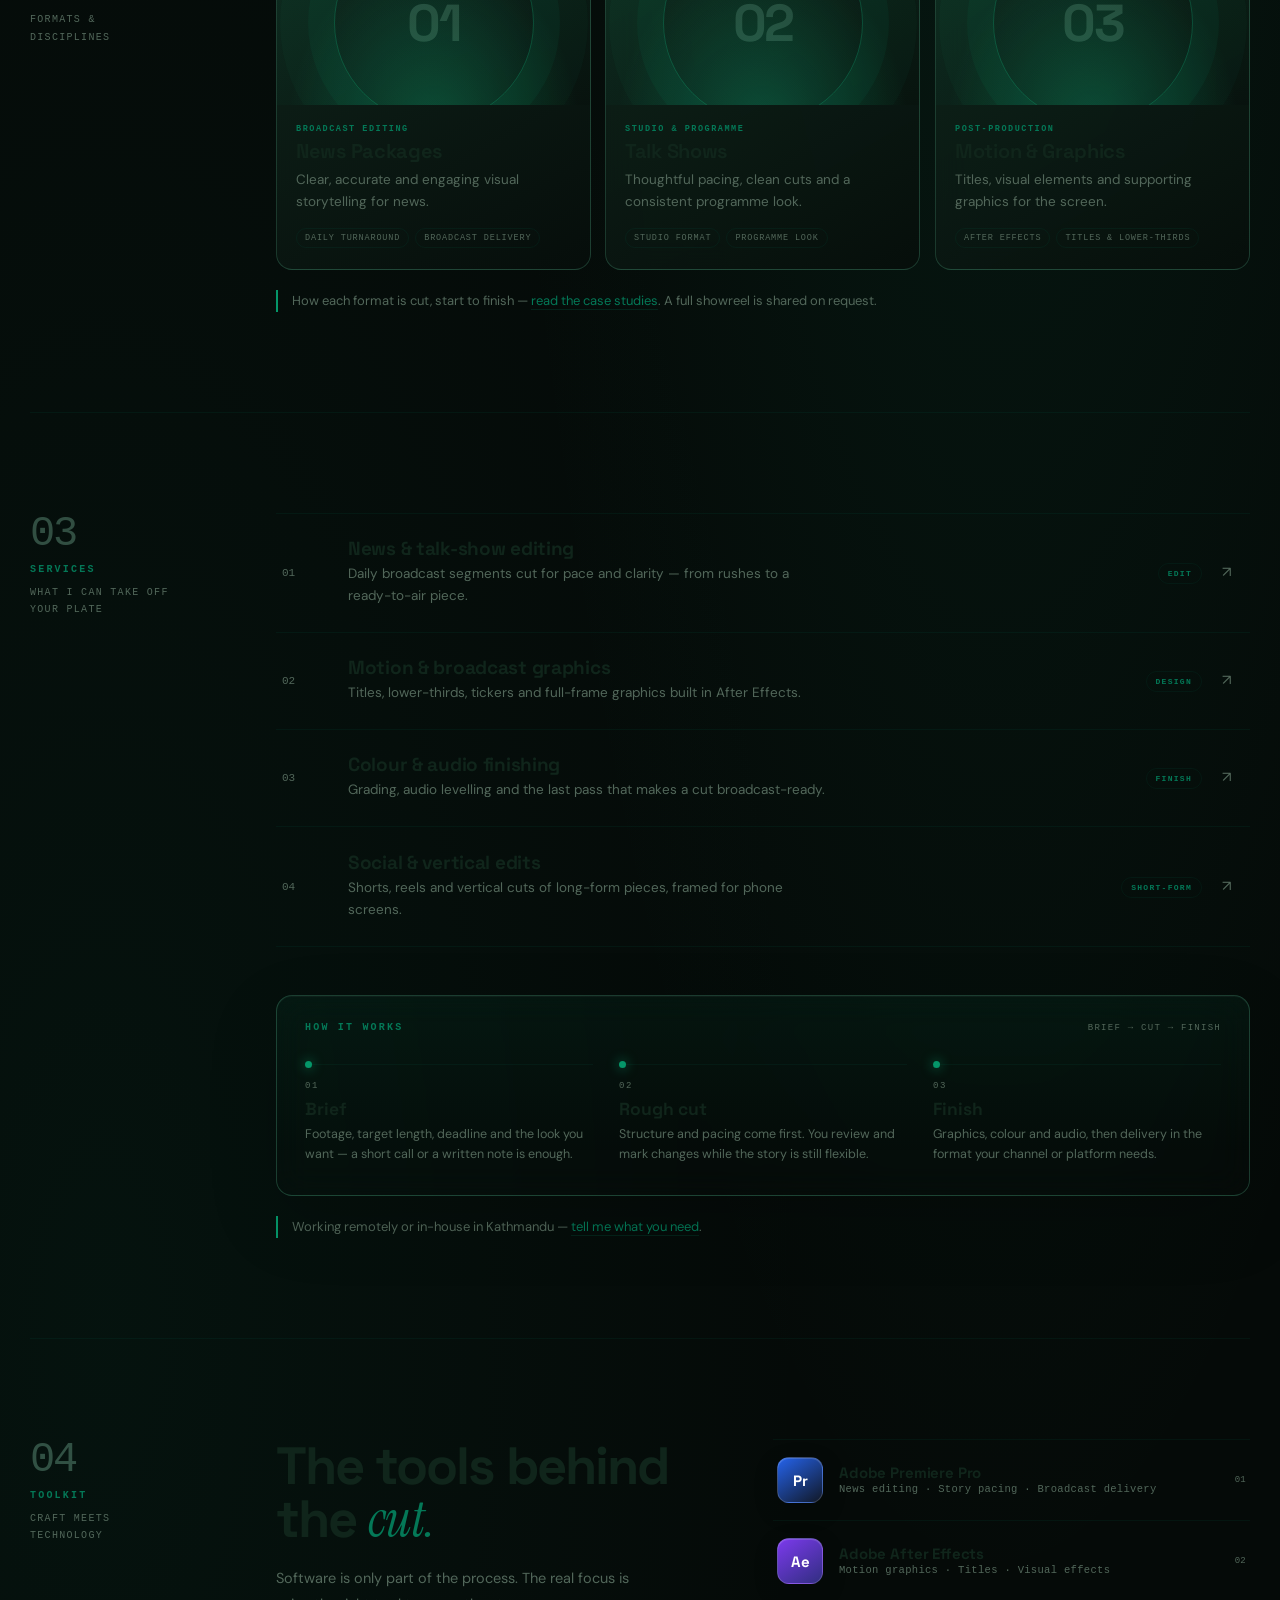
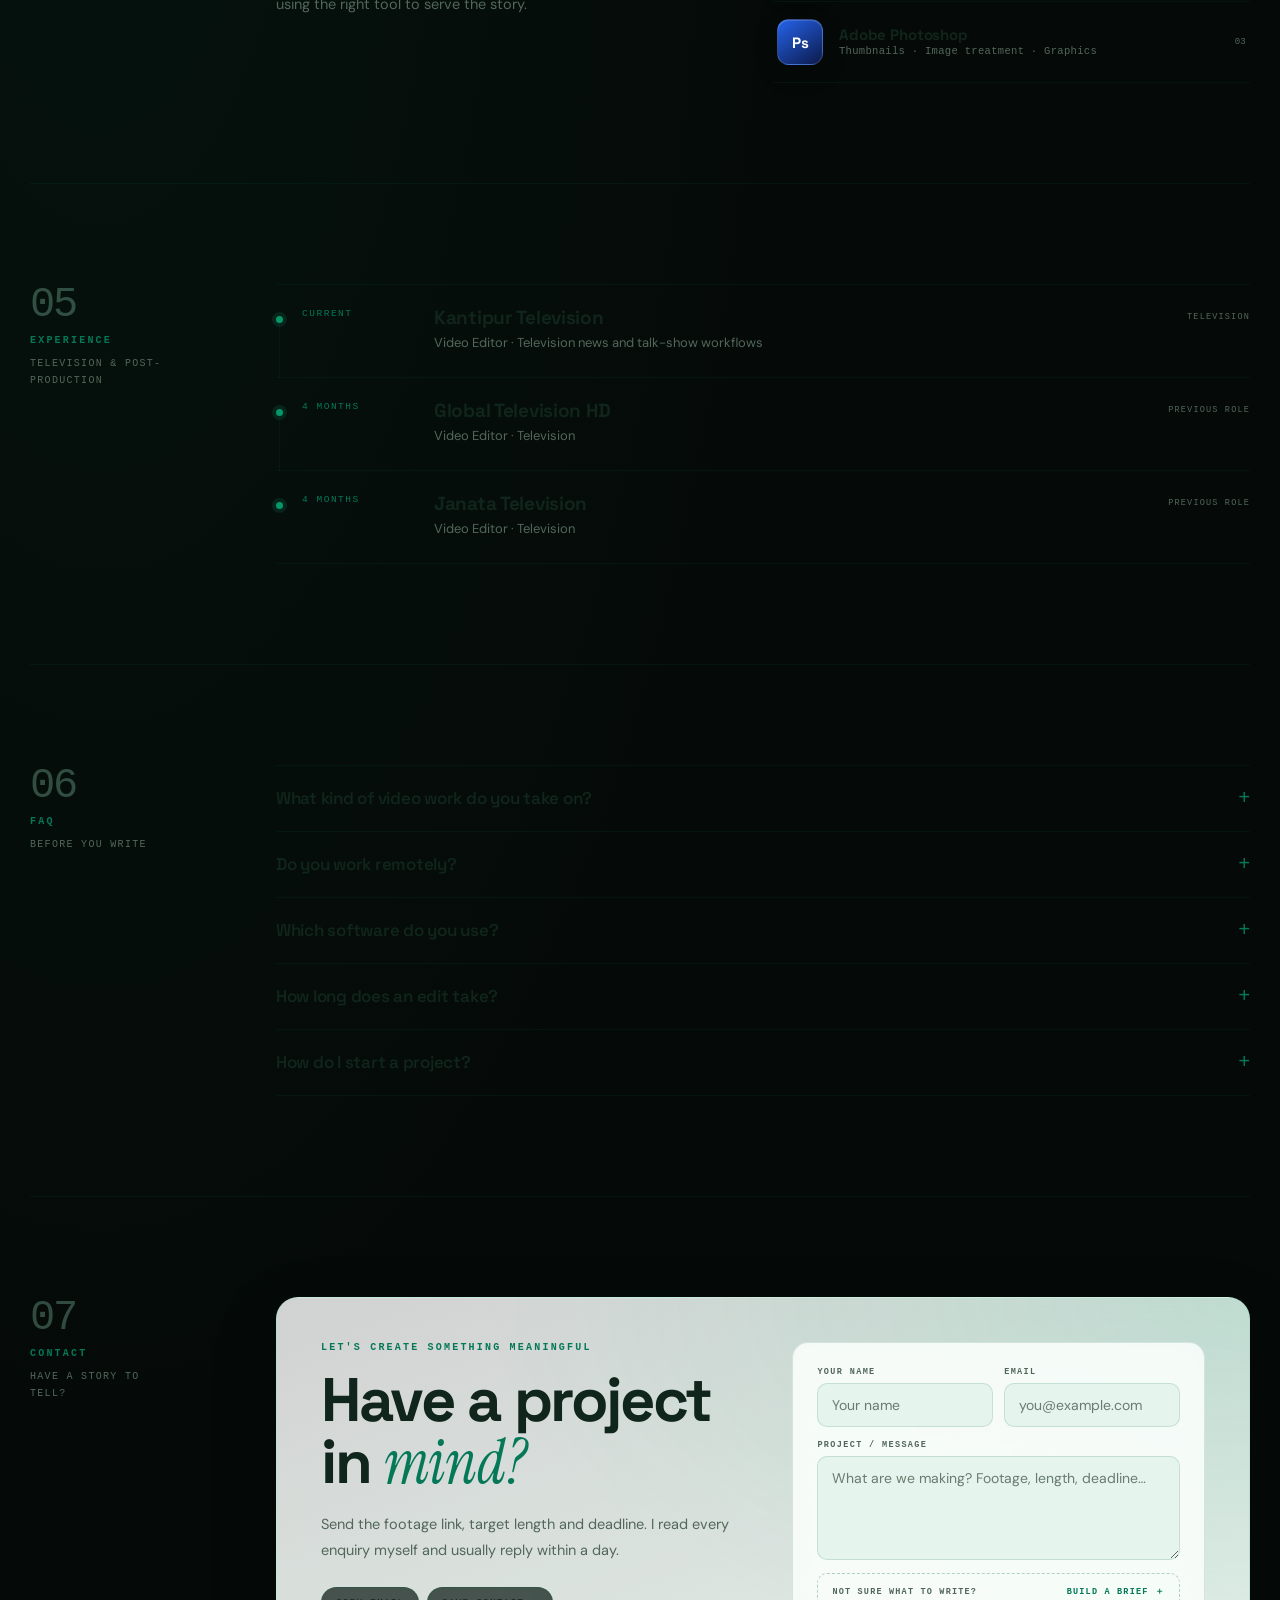
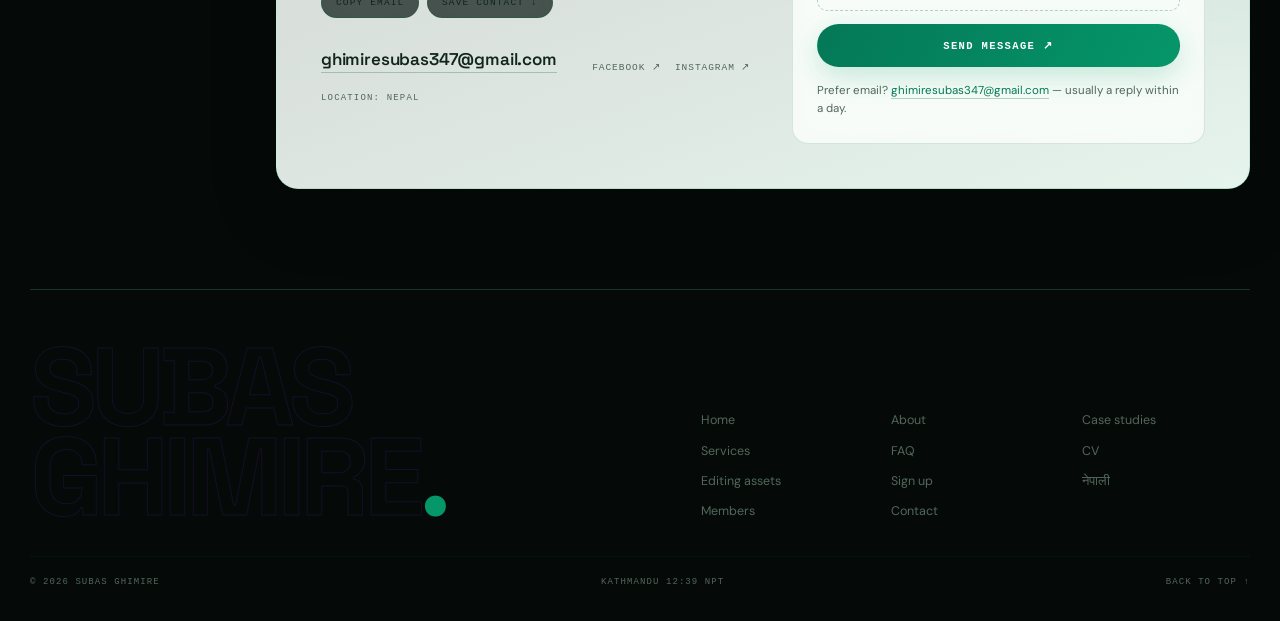
==== commit 66cd8a73: "Fix GitHub Pages base URL after repository rename" ====
--- a/index.html
+++ b/index.html
@@ -19,18 +19,18 @@
 <title>Subas Ghimire — Video Editor in Nepal | Portfolio</title>
 <link rel="icon" type="image/svg+xml" href="[data-uri]">
 <link rel="apple-touch-icon" sizes="180x180" href="apple-touch-icon.png">
-<link rel="alternate" hreflang="en" href="https://subahghimire.github.io/SUBAS-GHIMIRE-/">
-<link rel="alternate" hreflang="ne" href="https://subahghimire.github.io/SUBAS-GHIMIRE-/subas-ghimire.html">
-<link rel="alternate" hreflang="hi" href="https://subahghimire.github.io/SUBAS-GHIMIRE-/hi.html">
-<link rel="alternate" hreflang="x-default" href="https://subahghimire.github.io/SUBAS-GHIMIRE-/">
+<link rel="alternate" hreflang="en" href="https://subahghimire.github.io/Subasghimireportfolio/">
+<link rel="alternate" hreflang="ne" href="https://subahghimire.github.io/Subasghimireportfolio/subas-ghimire.html">
+<link rel="alternate" hreflang="hi" href="https://subahghimire.github.io/Subasghimireportfolio/hi.html">
+<link rel="alternate" hreflang="x-default" href="https://subahghimire.github.io/Subasghimireportfolio/">
 <link rel="manifest" href="site.webmanifest">
-<link rel="canonical" href="https://subahghimire.github.io/SUBAS-GHIMIRE-/">
+<link rel="canonical" href="https://subahghimire.github.io/Subasghimireportfolio/">
 <meta property="og:type" content="website">
 <meta property="og:site_name" content="Subas Ghimire">
-<meta property="og:url" content="https://subahghimire.github.io/SUBAS-GHIMIRE-/">
+<meta property="og:url" content="https://subahghimire.github.io/Subasghimireportfolio/">
 <meta property="og:title" content="Subas Ghimire — Video Editor in Nepal | Portfolio">
 <meta property="og:description" content="Video editor and visual editor at Kantipur Television, Nepal. Broadcast news, talk shows, motion graphics and vertical short-form edits — based in Kathmandu.">
-<meta property="og:image" content="https://subahghimire.github.io/SUBAS-GHIMIRE-/og-image.jpg">
+<meta property="og:image" content="https://subahghimire.github.io/Subasghimireportfolio/og-image.jpg">
 <meta property="og:image:alt" content="Subas Ghimire — video editor">
 <meta property="og:image:type" content="image/jpeg">
 <meta property="og:image:width" content="1200">
@@ -40,7 +40,7 @@
 <meta name="twitter:card" content="summary_large_image">
 <meta name="twitter:title" content="Subas Ghimire — Video Editor in Nepal | Portfolio">
 <meta name="twitter:description" content="Video editor and visual editor at Kantipur Television, Nepal. Broadcast news, talk shows, motion graphics and vertical short-form edits — based in Kathmandu.">
-<meta name="twitter:image" content="https://subahghimire.github.io/SUBAS-GHIMIRE-/og-image.jpg">
+<meta name="twitter:image" content="https://subahghimire.github.io/Subasghimireportfolio/og-image.jpg">
 <link rel="preload" as="image" href="IMG-20260718-WA0001.webp" type="image/webp" fetchpriority="high">
 <link rel="preconnect" href="https://fonts.googleapis.com">
 <link rel="preconnect" href="https://fonts.gstatic.com" crossorigin>
@@ -52,7 +52,7 @@
   "@graph": [
     {
       "@type": "Person",
-      "@id": "https://subahghimire.github.io/SUBAS-GHIMIRE-/#person",
+      "@id": "https://subahghimire.github.io/Subasghimireportfolio/#person",
       "name": "Subas Ghimire",
       "alternateName": "सुबास घिमिरे",
       "jobTitle": "Video Editor & Visual Editor",
@@ -61,8 +61,8 @@
         "@type": "Organization",
         "name": "Kantipur Television"
       },
-      "url": "https://subahghimire.github.io/SUBAS-GHIMIRE-/",
-      "image": "https://subahghimire.github.io/SUBAS-GHIMIRE-/og-image.jpg",
+      "url": "https://subahghimire.github.io/Subasghimireportfolio/",
+      "image": "https://subahghimire.github.io/Subasghimireportfolio/og-image.jpg",
       "email": "mailto:ghimiresubas347@gmail.com",
       "address": {
         "@type": "PostalAddress",
@@ -92,8 +92,8 @@
     },
     {
       "@type": "WebSite",
-      "@id": "https://subahghimire.github.io/SUBAS-GHIMIRE-/#website",
-      "url": "https://subahghimire.github.io/SUBAS-GHIMIRE-/",
+      "@id": "https://subahghimire.github.io/Subasghimireportfolio/#website",
+      "url": "https://subahghimire.github.io/Subasghimireportfolio/",
       "name": "Subas Ghimire — Video Editor",
       "description": "Video editor and visual editor at Kantipur Television, Nepal. Broadcast news, talk shows, motion graphics and vertical short-form edits — based in Kathmandu.",
       "inLanguage": [
@@ -101,12 +101,12 @@
         "ne"
       ],
       "publisher": {
-        "@id": "https://subahghimire.github.io/SUBAS-GHIMIRE-/#person"
+        "@id": "https://subahghimire.github.io/Subasghimireportfolio/#person"
       }
     },
     {
       "@type": "FAQPage",
-      "@id": "https://subahghimire.github.io/SUBAS-GHIMIRE-/#faq",
+      "@id": "https://subahghimire.github.io/Subasghimireportfolio/#faq",
       "mainEntity": [
         {
           "@type": "Question",
@@ -397,8 +397,8 @@
         <input type="hidden" name="_subject" value="New project enquiry from your portfolio">
         <input type="hidden" name="_template" value="table">
         <input type="hidden" name="_captcha" value="false">
-        <input type="hidden" name="_autoresponse" value="नमस्ते! तपाईंको सन्देश सुबास घिमिरेकहाँ पुग्यो।\n\nHi! Your message reached Subas Ghimire — video editor at Kantipur Television, Nepal. I read every enquiry myself and usually reply within a day.\n\nFor urgent enquiries, please use email.\n\n— Subas Ghimire\nhttps://subahghimire.github.io/SUBAS-GHIMIRE-">
-        <input type="hidden" name="_next" value="https://subahghimire.github.io/SUBAS-GHIMIRE-/thanks.html">
+        <input type="hidden" name="_autoresponse" value="नमस्ते! तपाईंको सन्देश सुबास घिमिरेकहाँ पुग्यो।\n\nHi! Your message reached Subas Ghimire — video editor at Kantipur Television, Nepal. I read every enquiry myself and usually reply within a day.\n\nFor urgent enquiries, please use email.\n\n— Subas Ghimire\nhttps://subahghimire.github.io/Subasghimireportfolio">
+        <input type="hidden" name="_next" value="https://subahghimire.github.io/Subasghimireportfolio/thanks.html">
         <button class="btn primary" type="submit">SEND MESSAGE ↗</button>
         <p class="cform-note">Prefer email? <a href="mailto:ghimiresubas347@gmail.com">ghimiresubas347@gmail.com</a> — usually a reply within a day.</p>
       </form>
--- a/assets/site.css
+++ b/assets/site.css
@@ -0,0 +1,584 @@
+/* ============================================================
+   Subas Ghimire — cinematic dark portfolio redesign
+   Deep emerald glow, glass surfaces, precise typography.
+   ============================================================ */
+:root{
+  --bg:#05040a; --bg-2:#090714; --panel:rgba(18,14,30,.72); --panel-2:rgba(24,18,40,.78);
+  --line:rgba(110,231,183,.14); --line-2:rgba(167,243,208,.34);
+  --ink:#f7f2ff; --muted:#b4a8c9;
+  --accent:#10b981; --accent-soft:#a7f3d0; --accent-deep:#047857;
+  --cyan:#6ee7b7; --warm:#ffb86b;
+  --max:1220px;
+  --display:"Space Grotesk",system-ui,sans-serif;
+  --sans:"DM Sans",system-ui,sans-serif;
+  --serif:"Instrument Serif",Georgia,serif;
+  --mono:ui-monospace,SFMono-Regular,Menlo,Consolas,monospace;
+  --ease:cubic-bezier(.2,.7,.2,1);
+}
+*,*::before,*::after{box-sizing:border-box}
+html{scroll-behavior:smooth;scroll-padding-top:96px;-webkit-text-size-adjust:100%}
+body{margin:0;background:var(--bg);color:var(--ink);font-family:var(--sans);font-size:16px;line-height:1.7;overflow-x:hidden}
+body::before{
+  content:"";position:fixed;inset:-10%;z-index:-2;pointer-events:none;
+  background:
+    radial-gradient(1100px 700px at 85% -10%,rgba(16,185,129,.22),transparent 60%),
+    radial-gradient(900px 620px at -10% 35%,rgba(16,185,129,.10),transparent 60%),
+    radial-gradient(760px 560px at 50% 115%,rgba(5,150,105,.18),transparent 62%),
+    radial-gradient(560px at var(--pointer-x,70vw) var(--pointer-y,8vh),rgba(16,185,129,.10),transparent 70%),
+    linear-gradient(180deg,#05040a 0%,#070612 45%,#040309 100%);
+}
+body::after{
+  content:"";position:fixed;inset:0;z-index:60;pointer-events:none;opacity:.05;
+  background-image:url("data:image/svg+xml,%3Csvg xmlns='http://www.w3.org/2000/svg' width='160' height='160'%3E%3Cfilter id='n'%3E%3CfeTurbulence type='fractalNoise' baseFrequency='.9' numOctaves='3' stitchTiles='stitch'/%3E%3C/filter%3E%3Crect width='160' height='160' filter='url(%23n)' opacity='.7'/%3E%3C/svg%3E");
+  mix-blend-mode:soft-light;
+}
+::selection{background:var(--accent);color:#fff}
+@supports selector(::-webkit-scrollbar){
+  ::-webkit-scrollbar{width:10px;height:10px}
+  ::-webkit-scrollbar-track{background:var(--bg)}
+  ::-webkit-scrollbar-thumb{background:#12352b;border-radius:10px}
+  ::-webkit-scrollbar-thumb:hover{background:var(--accent-deep)}
+}
+a{color:inherit;text-decoration:none}
+img{max-width:100%;display:block}
+h1,h2,h3{font-family:var(--display);font-weight:700;margin:0;line-height:1.05}
+em{font-family:var(--serif);font-style:italic;font-weight:400;color:var(--accent-soft);letter-spacing:-.01em;padding-right:.03em}
+.wrap{width:min(var(--max),calc(100% - 56px));margin-inline:auto}
+.kicker{font:600 10px var(--mono);letter-spacing:.22em;text-transform:uppercase;color:var(--accent-soft)}
+:focus-visible{outline:2px solid var(--accent-soft);outline-offset:3px;border-radius:4px}
+.skip-link{position:fixed;left:-9999px;top:0;z-index:200;background:var(--accent);color:#fff;padding:13px 20px;font:700 11px var(--mono);letter-spacing:.12em;border-radius:0 0 8px 0}
+.skip-link:focus{left:0}
+.scroll-progress{position:fixed;top:0;left:0;height:2px;width:0;z-index:80;background:linear-gradient(90deg,var(--accent-deep),var(--accent-soft));box-shadow:0 0 18px rgba(16,185,129,.5)}
+
+/* ---------- header ---------- */
+header{position:sticky;top:0;z-index:40;background:color-mix(in srgb,var(--bg) 72%,transparent);backdrop-filter:blur(22px) saturate(1.35);border-bottom:1px solid var(--line);box-shadow:0 10px 40px rgba(0,0,0,.25)}
+.nav{height:76px;display:flex;align-items:center;justify-content:space-between;gap:20px}
+.brand{display:flex;align-items:center;gap:12px;flex:0 0 auto}
+.mark{width:38px;height:38px;display:grid;place-items:center;border:1px solid var(--line-2);border-radius:11px;background:linear-gradient(145deg,rgba(16,185,129,.24),rgba(16,185,129,.04));color:var(--accent-soft);font:700 13px var(--display);letter-spacing:.04em}
+.brand-text{font:700 12.5px var(--display);letter-spacing:.14em;line-height:1.15}
+.brand-text small{display:block;font:500 8px var(--mono);letter-spacing:.18em;color:var(--muted);margin-top:3px}
+.links{display:flex;align-items:center;gap:21px;font:500 12.5px var(--sans);color:var(--muted)}
+.links a{position:relative;padding:4px 0;transition:color .2s}
+.links a::after{content:"";position:absolute;left:0;right:100%;bottom:0;height:1px;background:var(--accent);transition:right .28s var(--ease)}
+.links a:hover{color:var(--ink)}
+.links a:hover::after{right:0}
+.links a[aria-current]{color:var(--ink)}
+.links a[aria-current]::after{right:0}
+.links a[lang]{color:var(--accent-soft)}
+.nav-actions{display:flex;align-items:center;gap:8px}
+.icon-btn{width:38px;height:38px;border:1px solid var(--line);border-radius:11px;background:transparent;color:var(--accent-soft);cursor:pointer;font-size:15px;display:grid;place-items:center;transition:.2s}
+.icon-btn:hover{border-color:var(--accent);background:rgba(16,185,129,.12);transform:translateY(-1px)}
+.menu-toggle{display:none}
+.theme-toggle{line-height:1}
+.nav-cta{display:inline-flex;align-items:center;gap:8px;padding:11px 17px;border-radius:999px;background:linear-gradient(115deg,var(--accent-deep),#059669);color:#fff;font:700 10px var(--mono);letter-spacing:.14em;box-shadow:0 8px 26px rgba(5,150,105,.3);transition:transform .25s var(--ease),box-shadow .25s}
+.nav-cta:hover{transform:translateY(-2px);box-shadow:0 14px 34px rgba(5,150,105,.42)}
+
+/* ---------- buttons ---------- */
+.btn{display:inline-flex;align-items:center;justify-content:center;gap:10px;padding:14px 22px;border-radius:999px;border:1px solid transparent;font:700 10.5px var(--mono);letter-spacing:.13em;text-transform:uppercase;cursor:pointer;white-space:nowrap;transition:transform .25s var(--ease),box-shadow .25s,border-color .2s,color .2s,background .2s}
+.btn.primary{background:linear-gradient(115deg,var(--accent-deep),#059669);color:#fff;box-shadow:0 10px 30px rgba(5,150,105,.28)}
+.btn.primary:hover{transform:translateY(-2px);box-shadow:0 16px 40px rgba(5,150,105,.42)}
+.btn.secondary{border-color:var(--line-2);color:var(--ink);background:transparent}
+.btn.secondary:hover{border-color:var(--accent);color:var(--accent-soft);transform:translateY(-2px)}
+
+/* ---------- hero ---------- */
+.hero-copy{min-width:0}
+.hero{display:grid;grid-template-columns:1.06fr .94fr;gap:56px;align-items:center;padding:54px 0 78px;min-height:620px}
+.hero-status{display:flex;align-items:center;justify-content:space-between;gap:16px;padding-bottom:14px;border-bottom:1px solid var(--line);font:600 9.5px var(--mono);letter-spacing:.2em;color:var(--muted);text-transform:uppercase}
+.eyebrow{display:inline-flex;align-items:center;color:var(--accent-soft)}
+.dot{display:inline-block;width:6px;height:6px;border-radius:50%;background:var(--accent);box-shadow:0 0 12px var(--accent);margin-right:9px;animation:pulse 2.4s ease-in-out infinite}
+.hero-clock{white-space:nowrap;color:var(--muted)}
+.hero h1{font-size:clamp(58px,8.6vw,122px);line-height:.88;letter-spacing:-.05em;margin:24px 0 24px;text-shadow:0 0 40px rgba(16,185,129,.18)}
+.h1-intro{display:block;font:500 11px var(--mono);letter-spacing:.3em;color:var(--muted);margin-bottom:20px}
+.hero h1 em{color:var(--accent-soft)}
+.lead{max-width:47ch;color:var(--muted);font-size:16.5px;line-height:1.78;margin:0}
+.lead b{color:var(--ink);font-weight:500}
+.actions{display:flex;gap:10px;align-items:center;flex-wrap:wrap;margin-top:30px}
+.meta{display:flex;gap:10px;flex-wrap:wrap;margin-top:38px;font:500 9px var(--mono);letter-spacing:.14em;color:var(--muted);text-transform:uppercase}
+.meta span{border:1px solid var(--line);border-radius:999px;padding:6px 11px}
+.portrait-area{position:relative;display:grid;place-items:center;min-height:540px}
+.orbit{position:absolute;width:min(100%,470px);aspect-ratio:1;border:1px solid rgba(16,185,129,.3);border-radius:50%;animation:spin 64s linear infinite}
+.orbit::before,.orbit::after{content:"";position:absolute;border-radius:50%}
+.orbit::before{inset:8%;border:1px dashed rgba(167,243,208,.2)}
+.orbit::after{inset:21%;border:1px solid rgba(16,185,129,.12)}
+.orbit i{position:absolute;top:5%;left:50%;width:7px;height:7px;margin-left:-3.5px;border-radius:50%;background:var(--accent-soft);box-shadow:0 0 16px var(--accent)}
+.photo{position:relative;z-index:2;width:min(82%,372px);aspect-ratio:4/5;border:1px solid var(--line-2);border-radius:186px 186px 18px 18px;overflow:hidden;background:var(--panel-2);box-shadow:0 50px 140px rgba(0,0,0,.65),0 0 0 1px rgba(167,243,208,.08) inset,0 0 80px rgba(16,185,129,.18);animation:float 7s ease-in-out infinite}
+.photo img{width:100%;height:100%;object-fit:cover;object-position:center 28%}
+.photo::after{content:"";position:absolute;inset:52% 0 0;background:linear-gradient(transparent,rgba(8,6,15,.86))}
+.photo-label{position:absolute;z-index:3;left:20px;right:20px;bottom:18px;display:flex;justify-content:space-between;align-items:end;gap:10px}
+.photo-label small{font:600 8px var(--mono);letter-spacing:.2em;color:var(--accent-soft)}
+.photo-label strong{font:700 15px var(--display);letter-spacing:.02em}
+.float-tag{position:absolute;z-index:4;right:5%;bottom:22px;display:flex;align-items:center;gap:8px;padding:10px 14px;border:1px solid var(--line-2);border-radius:999px;background:color-mix(in srgb,var(--panel) 86%,transparent);backdrop-filter:blur(14px);font:600 9px var(--mono);letter-spacing:.16em;color:var(--accent-soft);text-transform:uppercase;box-shadow:0 12px 30px rgba(0,0,0,.35)}
+.float-tag .dot{margin:0}
+
+/* ---------- marquee + credits ---------- */
+.marquee{border-block:1px solid var(--line);overflow:hidden;padding:13px 0;background:linear-gradient(90deg,rgba(16,185,129,.07),transparent 28%,transparent 72%,rgba(16,185,129,.07))}
+.marquee-track{display:flex;align-items:center;width:max-content;animation:marquee 36s linear infinite;font:500 10px var(--mono);letter-spacing:.26em;color:var(--muted);text-transform:uppercase;white-space:nowrap}
+.marquee-group{display:flex;align-items:center;gap:32px;padding-right:32px}
+.marquee b{color:var(--accent);font-weight:400;font-size:13px}
+.marquee:hover .marquee-track{animation-play-state:paused}
+.credits{display:grid;grid-template-columns:auto 1fr auto;align-items:center;gap:28px;padding:22px 0}
+.credits ul{display:flex;justify-content:center;gap:26px;flex-wrap:wrap;list-style:none;margin:0;padding:0;font:600 13px var(--display)}
+.credits li{position:relative;padding-left:13px}
+.credits li::before{content:"";position:absolute;left:0;top:.6em;width:4px;height:4px;border-radius:50%;background:var(--accent)}
+.credits .aside{font:500 9px var(--mono);letter-spacing:.16em;color:var(--muted);text-transform:uppercase}
+
+/* ---------- section shell ---------- */
+.block{display:grid;grid-template-columns:190px minmax(0,1fr);gap:56px;padding:96px 0;border-top:1px solid var(--line)}
+.block>*{grid-column:2}
+.block>.section-top{grid-column:1;grid-row:1}
+.section-top{position:sticky;top:104px;align-self:start;display:flex;flex-direction:column;gap:9px}
+.section-top .num{font:400 42px/1 var(--mono);letter-spacing:-.05em;color:rgba(167,243,208,.2)}
+.section-top .kicker{color:var(--accent-soft)}
+.section-note{font:500 10px var(--mono);letter-spacing:.13em;line-height:1.75;color:var(--muted);max-width:150px;text-transform:uppercase}
+.section-body{min-width:0}
+.note{margin:20px 0 0;padding-left:14px;border-left:2px solid var(--accent);color:var(--muted);font-size:13px}
+.note a{color:var(--accent-soft);border-bottom:1px solid var(--line-2)}
+.note a:hover{border-color:var(--accent)}
+
+/* ---------- about ---------- */
+.about-grid{display:grid;grid-template-columns:1.04fr .96fr;gap:48px;align-items:start}
+.about-grid h2{font-size:clamp(30px,3.9vw,52px);line-height:1.04;letter-spacing:-.035em}
+.about-copy{display:grid;gap:15px}
+.about-copy p{margin:0;color:var(--muted);font-size:15px;line-height:1.85}
+.about-copy .large{font-size:18.5px;line-height:1.6;color:var(--ink)}
+.about-copy strong{color:var(--accent-soft);font-weight:600}
+.stats{display:grid;grid-template-columns:repeat(3,1fr);margin-top:38px;border-block:1px solid var(--line)}
+.stats div{padding:20px 16px;border-right:1px solid var(--line)}
+.stats div:first-child{padding-left:0}
+.stats div:last-child{border:0}
+.stats strong{display:block;font:600 11.5px var(--mono);letter-spacing:.16em;color:var(--accent-soft)}
+.stats span{display:block;margin-top:6px;font:500 9px var(--mono);letter-spacing:.1em;color:var(--muted);text-transform:uppercase}
+.cv-cta{display:flex;gap:9px;flex-wrap:wrap;margin-top:26px}
+
+/* ---------- work ---------- */
+.work-grid{display:grid;grid-template-columns:repeat(3,1fr);gap:14px}
+.work{display:flex;flex-direction:column;border:1px solid var(--line);border-radius:16px;overflow:hidden;background:linear-gradient(160deg,var(--panel-2),var(--bg-2));transition:transform .3s var(--ease),border-color .3s,box-shadow .3s}
+.work:hover{transform:translateY(-6px);border-color:var(--line-2);box-shadow:0 24px 60px rgba(0,0,0,.35)}
+.work-art{position:relative;height:164px;display:grid;place-items:center;overflow:hidden;background:radial-gradient(ellipse at 50% 118%,rgba(16,185,129,.3),transparent 66%)}
+.work-art::before{content:"";position:absolute;width:200px;height:200px;border:1px solid rgba(16,185,129,.3);border-radius:50%;box-shadow:0 0 0 26px rgba(16,185,129,.05),0 0 0 54px rgba(16,185,129,.03)}
+.work-art b{position:relative;font:700 52px/1 var(--display);letter-spacing:-.05em;color:rgba(167,243,208,.17);transition:.35s var(--ease)}
+.work:hover .work-art b{color:rgba(167,243,208,.55);transform:scale(1.06)}
+.work-tag{position:absolute;top:12px;left:12px;font:600 9px var(--mono);letter-spacing:.18em;color:var(--accent-soft);border:1px solid var(--line);border-radius:999px;padding:5px 9px;background:rgba(8,6,15,.45);text-transform:uppercase}
+.work-text{padding:19px 19px 21px;display:flex;flex-direction:column;gap:7px;flex:1}
+.work-text small{font:600 8.5px var(--mono);letter-spacing:.18em;color:var(--accent-soft);text-transform:uppercase}
+.work-text h3{font-size:20px;letter-spacing:-.015em}
+.work-text p{margin:0;color:var(--muted);font-size:13.5px;line-height:1.65}
+.work-specs{list-style:none;display:flex;flex-wrap:wrap;gap:6px;margin:7px 0 0;padding:0}
+.work-specs li{font:500 8.5px var(--mono);letter-spacing:.1em;color:var(--muted);border:1px solid var(--line);border-radius:999px;padding:4px 8px;text-transform:uppercase}
+
+/* ---------- services ---------- */
+.svc-list{border-top:1px solid var(--line)}
+.svc{display:grid;grid-template-columns:46px minmax(0,1fr) auto 22px;gap:20px;align-items:center;padding:25px 6px;border-bottom:1px solid var(--line);transition:background .25s,padding .3s var(--ease)}
+.svc:hover{background:linear-gradient(90deg,rgba(16,185,129,.09),transparent 72%);padding-left:16px}
+.svc-num{font:400 11px var(--mono);color:var(--muted)}
+.svc h3{font-size:19px;letter-spacing:-.015em;margin:0 0 4px}
+.svc p{margin:0;color:var(--muted);font-size:13.5px;line-height:1.65;max-width:54ch}
+.svc small{font:600 8px var(--mono);letter-spacing:.16em;color:var(--accent-soft);border:1px solid var(--line);border-radius:999px;padding:5px 9px;text-transform:uppercase}
+.svc-arrow{font-size:15px;color:var(--muted);transition:.25s}
+.svc:hover .svc-arrow{color:var(--accent);transform:translate(2px,-2px)}
+
+/* ---------- process ---------- */
+.process{margin-top:48px;padding:26px 28px 30px;border:1px solid var(--line);border-radius:16px;background:linear-gradient(180deg,rgba(16,185,129,.055),transparent 80%)}
+.process-head{display:flex;justify-content:space-between;align-items:center;gap:16px;margin-bottom:26px}
+.process-head span:last-child{font:500 9px var(--mono);letter-spacing:.14em;color:var(--muted);text-transform:uppercase}
+.process-grid{display:grid;grid-template-columns:repeat(3,1fr);gap:26px}
+.step{position:relative;padding-top:22px}
+.step::before{content:"";position:absolute;top:5px;left:0;width:100%;height:1px;background:var(--line)}
+.step::after{content:"";position:absolute;top:2px;left:0;width:7px;height:7px;border-radius:50%;background:var(--accent);box-shadow:0 0 12px rgba(16,185,129,.7)}
+.step b{display:block;font:500 9px var(--mono);letter-spacing:.18em;color:var(--muted);margin-bottom:9px}
+.step h3{font-size:17.5px;margin:0 0 5px}
+.step p{margin:0;color:var(--muted);font-size:12.5px;line-height:1.65}
+
+/* ---------- tools ---------- */
+.tools-grid{display:grid;grid-template-columns:1fr 1.08fr;gap:56px;align-items:start}
+.tools-grid h2{font-size:clamp(32px,4.1vw,54px);line-height:1.02;letter-spacing:-.035em}
+.tools-grid>div:first-child p{max-width:36ch;color:var(--muted);font-size:14.5px;line-height:1.8;margin:18px 0 0}
+.tool-list{border-top:1px solid var(--line)}
+.tool{display:grid;grid-template-columns:46px minmax(0,1fr) auto;gap:16px;align-items:center;padding:17px 4px;border-bottom:1px solid var(--line);transition:background .25s,padding .3s var(--ease)}
+.tool:hover{background:linear-gradient(90deg,rgba(16,185,129,.08),transparent 80%);padding-left:12px}
+.app{width:46px;height:46px;border-radius:12px;display:grid;place-items:center;color:#fff;font:700 15px var(--display);border:1px solid rgba(255,255,255,.16)}
+.premiere-icon{background:linear-gradient(145deg,#047857,#2e1065)}
+.aftereffects-icon{background:linear-gradient(145deg,#10b981,#4c1d95)}
+.photoshop-icon{background:linear-gradient(145deg,#2563eb,#0c1a4b)}
+.tool h3{font-size:15px;letter-spacing:-.01em;margin:0 0 3px}
+.tool p{margin:0;font:500 10.5px var(--mono);letter-spacing:.03em;color:var(--muted)}
+.tool small{font:500 9px var(--mono);color:var(--muted)}
+
+/* ---------- experience ---------- */
+.timeline{border-top:1px solid var(--line)}
+.job{position:relative;display:grid;grid-template-columns:112px minmax(0,1fr) auto;gap:20px;align-items:start;padding:23px 0 23px 26px;border-bottom:1px solid var(--line)}
+.job::before{content:"";position:absolute;left:0;top:31px;width:7px;height:7px;border-radius:50%;background:var(--accent);box-shadow:0 0 0 4px rgba(16,185,129,.13)}
+.job::after{content:"";position:absolute;left:3px;top:38px;bottom:-1px;width:1px;background:var(--line)}
+.job:last-child::after{display:none}
+.job time{font:500 9.5px var(--mono);letter-spacing:.16em;color:var(--accent-soft);text-transform:uppercase}
+.job h3{font-size:19px;letter-spacing:-.015em}
+.job p{margin:4px 0 0;color:var(--muted);font-size:13px}
+.job span{padding-top:4px;font:500 8.5px var(--mono);letter-spacing:.14em;color:var(--muted);text-align:right;text-transform:uppercase}
+
+/* ---------- faq ---------- */
+.faq{border-top:1px solid var(--line)}
+.faq details{border-bottom:1px solid var(--line)}
+.faq summary{list-style:none;cursor:pointer;display:flex;justify-content:space-between;align-items:center;gap:20px;padding:21px 0;font:600 17px var(--display);letter-spacing:-.015em;transition:color .2s}
+.faq summary::-webkit-details-marker{display:none}
+.faq summary::after{content:"+";font:400 20px var(--mono);color:var(--accent-soft);transition:transform .28s var(--ease)}
+.faq details[open] summary::after{transform:rotate(45deg)}
+.faq summary:hover{color:var(--accent-soft)}
+.faq p{margin:0;padding:0 0 23px;color:var(--muted);font-size:14.5px;line-height:1.8;max-width:70ch}
+
+/* ---------- contact ---------- */
+.contact{position:relative;display:grid;grid-template-columns:1.02fr .98fr;gap:42px;padding:44px;border:1px solid var(--line);border-radius:22px;background:radial-gradient(ellipse at 100% 0%,rgba(16,185,129,.2),transparent 56%),linear-gradient(160deg,var(--panel),var(--bg-2));overflow:hidden}
+.contact::before{content:"";position:absolute;top:-1px;left:44px;right:44px;height:1px;background:linear-gradient(90deg,transparent,var(--accent),transparent);opacity:.55}
+.contact-copy{display:flex;flex-direction:column;align-items:flex-start}
+.contact h2{font-size:clamp(38px,4.8vw,64px);line-height:1.01;letter-spacing:-.04em;margin:16px 0 0}
+.contact-lead{max-width:42ch;margin:18px 0 0;color:var(--muted);font-size:14.5px;line-height:1.8}
+.contact-actions{display:flex;flex-wrap:wrap;gap:8px;margin-top:24px;align-items:center}
+.chip{display:inline-flex;align-items:center;gap:7px;border:1px solid var(--line-2);border-radius:999px;padding:9px 14px;background:transparent;color:var(--ink);font:500 9.5px var(--mono);letter-spacing:.12em;text-transform:uppercase;cursor:pointer;transition:.2s}
+.chip:hover{border-color:var(--accent);color:var(--accent-soft);transform:translateY(-1px)}
+.chip-status{font:500 9.5px var(--mono);color:var(--muted)}
+.contact-row{display:flex;justify-content:space-between;align-items:end;gap:20px;flex-wrap:wrap;margin-top:30px;width:100%}
+.email{font:600 17px var(--display);letter-spacing:-.01em;overflow-wrap:anywhere;border-bottom:1px solid var(--line-2);padding-bottom:2px;transition:.2s}
+.email:hover{color:var(--accent-soft);border-color:var(--accent)}
+.social{display:flex;gap:14px;flex-wrap:wrap;font:500 9.5px var(--mono);letter-spacing:.1em;color:var(--muted);text-transform:uppercase}
+.social a:hover{color:var(--accent-soft)}
+.contact-info{display:flex;gap:22px;flex-wrap:wrap;margin-top:20px;font:500 9px var(--mono);letter-spacing:.13em;color:var(--muted);text-transform:uppercase}
+.contact-info a{color:var(--ink)}
+.contact-info a:hover{color:var(--accent-soft)}
+
+/* ---------- form ---------- */
+.cform{display:grid;gap:13px;align-content:start;padding:24px;border:1px solid var(--line);border-radius:16px;background:var(--panel-2)}
+.cform label{display:grid;gap:6px}
+.cform label>span{font:600 8.5px var(--mono);letter-spacing:.16em;color:var(--muted);text-transform:uppercase}
+.cform input,.cform textarea,.cform select{width:100%;padding:12px 14px;border:1px solid var(--line);border-radius:10px;background:var(--bg-2);color:var(--ink);font:400 14px var(--sans);transition:border-color .2s,box-shadow .2s}
+.cform input::placeholder,.cform textarea::placeholder{color:color-mix(in srgb,var(--muted) 85%,transparent)}
+.cform input:focus,.cform textarea:focus,.cform select:focus{outline:none;border-color:var(--accent);box-shadow:0 0 0 3px rgba(16,185,129,.16)}
+.cform textarea{resize:vertical;min-height:104px}
+.cform-row{display:grid;grid-template-columns:1fr 1fr;gap:11px}
+.cform-honey{position:absolute;left:-9999px;width:1px;height:1px;opacity:0}
+.cform-note{margin:2px 0 0;font-size:11.5px;line-height:1.6;color:var(--muted)}
+.cform-note a{color:var(--accent-soft);border-bottom:1px solid var(--line-2)}
+.brief-toggle{display:flex;justify-content:space-between;align-items:center;gap:12px;padding:12px 14px;border:1px dashed var(--line-2);border-radius:10px;background:transparent;color:var(--muted);font:600 8.5px var(--mono);letter-spacing:.14em;cursor:pointer;text-align:left;text-transform:uppercase;transition:.2s}
+.brief-toggle span{color:var(--accent-soft)}
+.brief-toggle:hover{border-color:var(--accent);color:var(--ink)}
+.brief{border:1px solid var(--line);border-radius:12px;padding:16px;background:var(--bg-2)}
+.brief-grid{display:grid;gap:14px}
+.brief-field{display:grid;gap:7px}
+.brief-field>span{font:600 8px var(--mono);letter-spacing:.16em;color:var(--muted);text-transform:uppercase}
+.brief-checks{display:flex;flex-wrap:wrap;gap:6px}
+.brief-checks label{display:inline-flex;align-items:center;gap:6px;border:1px solid var(--line);border-radius:999px;padding:6px 10px;font:500 10px var(--mono);letter-spacing:.04em;color:var(--muted);cursor:pointer;transition:.2s}
+.brief-checks label:hover{border-color:var(--line-2);color:var(--ink)}
+.brief-checks label:has(input:checked){border-color:var(--accent);color:var(--accent-soft);background:rgba(16,185,129,.1)}
+.brief-checks input{width:12px;height:12px;margin:0;accent-color:var(--accent)}
+.brief select,.brief input[type=date]{width:100%;padding:10px 12px;border:1px solid var(--line);border-radius:9px;background:var(--panel);color:var(--ink);font:400 13px var(--sans)}
+.brief-use{justify-self:start;margin-top:2px}
+
+/* ---------- footer ---------- */
+footer{border-top:1px solid var(--line);padding:52px 0 30px}
+.footer-top{display:grid;grid-template-columns:1.15fr 1fr;gap:40px;align-items:end;padding-bottom:34px;border-bottom:1px solid var(--line)}
+.footer-mark{font:700 clamp(42px,8.6vw,116px)/.82 var(--display);letter-spacing:-.055em;text-transform:uppercase;color:rgba(167,243,208,.09);user-select:none}
+@supports (-webkit-text-stroke:1px red){.footer-mark{color:transparent;-webkit-text-stroke:1px var(--line-2)}}
+.footer-mark span{color:var(--accent);-webkit-text-stroke:0}
+.foot-links{display:grid;grid-template-columns:repeat(3,1fr);gap:9px 22px;font-size:12.5px;color:var(--muted)}
+.foot-links a{transition:color .2s}
+.foot-links a:hover{color:var(--accent-soft)}
+.footer-bottom{display:flex;justify-content:space-between;gap:16px;flex-wrap:wrap;padding-top:20px;font:500 9px var(--mono);letter-spacing:.12em;color:var(--muted);text-transform:uppercase}
+.footer-bottom a:hover{color:var(--accent-soft)}
+
+/* ---------- premiere badge ---------- */
+.premiere-float{position:fixed;right:20px;bottom:20px;z-index:30;display:flex;align-items:center;gap:10px;padding:8px 13px 8px 8px;border:1px solid var(--line-2);border-radius:999px;background:color-mix(in srgb,var(--panel) 88%,transparent);backdrop-filter:blur(14px);box-shadow:0 12px 34px rgba(0,0,0,.35);transition:.25s}
+.premiere-float:hover{transform:translateY(-2px);border-color:var(--accent)}
+.premiere-logo{width:28px;height:28px;border-radius:8px;display:grid;place-items:center;background:linear-gradient(145deg,#047857,#2e1065);color:#fff;font:700 10px var(--display)}
+.premiere-copy strong{display:block;font:600 9px var(--mono);letter-spacing:.06em}
+.premiere-copy small{display:block;font:500 7px var(--mono);letter-spacing:.16em;color:var(--muted)}
+
+/* ---------- motion ---------- */
+.reveal{opacity:0;transform:translateY(22px);transition:opacity .7s var(--ease),transform .7s var(--ease);transition-delay:var(--d,0ms)}
+.reveal.visible{opacity:1;transform:none}
+@keyframes spin{to{transform:rotate(360deg)}}
+@keyframes float{0%,100%{transform:translateY(0)}50%{transform:translateY(-9px)}}
+@keyframes marquee{to{transform:translateX(-50%)}}
+@keyframes pulse{0%,100%{opacity:1}50%{opacity:.35}}
+
+/* ---------- light mode ---------- */
+body.light-mode{
+  --bg:#f2faf6; --bg-2:#e5f4ec; --panel:#ffffff; --panel-2:#f8fcf9;
+  --line:rgba(60,25,110,.14); --line-2:rgba(60,25,110,.28);
+  --ink:#10251b; --muted:#52675a;
+  --accent:#047857; --accent-soft:#047857; --accent-deep:#065f46;
+  --warm:#b45309;
+}
+body.light-mode::before{background:radial-gradient(900px 620px at 80% -12%,rgba(109,40,217,.13),transparent 62%),radial-gradient(760px 540px at -12% 42%,rgba(5,150,105,.09),transparent 62%),radial-gradient(680px 520px at 50% 112%,rgba(16,185,129,.06),transparent 62%)}
+body.light-mode::after{opacity:.025}
+body.light-mode .contact{background:radial-gradient(ellipse at 100% 0%,rgba(16,185,129,.13),transparent 56%),linear-gradient(160deg,var(--panel),var(--bg-2))}
+body.light-mode .photo::after{background:linear-gradient(transparent,rgba(20,10,35,.72))}
+body.light-mode .photo-label{color:#fff}
+body.light-mode .photo-label small{color:#a7f3d0}
+body.light-mode .work-tag{background:rgba(255,255,255,.7)}
+body.light-mode .float-tag{background:rgba(255,255,255,.86)}
+body.light-mode .footer-mark{color:rgba(60,25,110,.16)}
+@supports (-webkit-text-stroke:1px red){body.light-mode .footer-mark{color:transparent;-webkit-text-stroke:1px rgba(60,25,110,.32)}}
+body.light-mode .premiere-float{box-shadow:0 12px 34px rgba(60,25,110,.16)}
+body.light-mode .btn.primary,body.light-mode .nav-cta{box-shadow:0 10px 28px rgba(91,33,182,.24)}
+
+/* ---------- responsive ---------- */
+@media(max-width:1120px){
+  .links{gap:16px;font-size:12px}
+  .block{grid-template-columns:160px minmax(0,1fr);gap:40px}
+}
+@media(max-width:980px){
+  .hero{grid-template-columns:1fr;gap:14px;padding:44px 0 64px;min-height:0}
+  .portrait-area{min-height:0;padding:30px 0 10px}
+  .photo{width:min(72%,330px)}
+  .about-grid{grid-template-columns:1fr;gap:28px}
+  .work-grid{grid-template-columns:1fr 1fr}
+  .tools-grid{grid-template-columns:1fr;gap:30px}
+  .contact{grid-template-columns:1fr;gap:30px;padding:34px}
+  .footer-top{grid-template-columns:1fr;gap:30px}
+  .footer-mark{font-size:clamp(40px,11vw,96px)}
+  .block{grid-template-columns:1fr;gap:24px;padding:72px 0}
+  .block>*{grid-column:auto}
+  .section-top{position:static;flex-direction:row;align-items:baseline;gap:14px;flex-wrap:wrap}
+  .section-top .num{font-size:26px}
+  .section-note{max-width:none}
+}
+@media(max-width:900px){
+  .links{display:none;position:absolute;top:70px;left:0;right:0;flex-direction:column;align-items:stretch;gap:0;padding:8px 24px 14px;background:var(--panel);border-bottom:1px solid var(--line-2);box-shadow:0 26px 60px rgba(0,0,0,.45)}
+  .links.open{display:flex}
+  .links a{padding:12px 0;font-size:14px;border-bottom:1px solid var(--line)}
+  .links a::after{display:none}
+  .links a:last-child{border:0}
+  .menu-toggle{display:grid}
+  .credits{grid-template-columns:1fr;gap:12px}
+  .credits .aside{display:none}
+  .job{grid-template-columns:96px minmax(0,1fr)}
+  .job span{display:none}
+  .premiere-float{display:none}
+}
+@media(max-width:640px){
+  .wrap{width:calc(100% - 36px)}
+  header{height:68px}
+  .brand-text small{display:none}
+  .nav-cta{display:none}
+  .hero h1{font-size:clamp(46px,12.5vw,64px)}
+  .hero-status{font-size:8.5px;letter-spacing:.16em}
+  .hero-clock{display:none}
+  .lead{font-size:15px}
+  .meta{gap:7px;margin-top:28px;font-size:8px}
+  .photo{width:min(80%,300px)}
+  .float-tag{right:6%;bottom:12px;font-size:8px;padding:8px 11px}
+  .marquee-group{gap:24px;padding-right:24px}
+  .marquee-track{font-size:9px}
+  .block{padding:58px 0}
+  .about-grid h2{font-size:32px}
+  .stats{grid-template-columns:1fr}
+  .stats div{border-right:0;border-bottom:1px solid var(--line);padding-left:0}
+  .stats div:last-child{border-bottom:0}
+  .work-grid{grid-template-columns:1fr}
+  .work-art{height:140px}
+  .svc{grid-template-columns:34px minmax(0,1fr) 18px;gap:12px;padding:20px 0}
+  .svc small{display:none}
+  .process{padding:22px 18px 24px}
+  .process-grid{grid-template-columns:1fr;gap:22px}
+  .cform-row{grid-template-columns:1fr}
+  .contact{padding:24px 18px;border-radius:18px}
+  .contact h2{font-size:38px}
+  .contact-row{flex-direction:column;align-items:flex-start}
+  .email{font-size:15px}
+  .foot-links{grid-template-columns:1fr 1fr}
+  .footer-bottom{flex-direction:column;gap:8px}
+  .faq summary{font-size:15.5px}
+  .job{grid-template-columns:78px minmax(0,1fr);gap:10px;padding-left:22px}
+  .job h3{font-size:17px}
+}
+@media(prefers-reduced-motion:reduce){
+  *,*::before,*::after{animation:none!important;transition:none!important}
+  html{scroll-behavior:auto}
+  .reveal{opacity:1;transform:none}
+}
+
+
+/* ---------- Emerald Elite visual refresh ---------- */
+:root{
+  --bg:#050b08;--bg-2:#08130e;--panel:rgba(9,28,19,.76);--panel-2:rgba(12,35,24,.84);
+  --line:rgba(110,231,183,.16);--line-2:rgba(167,243,208,.38);
+  --ink:#f0fff6;--muted:#a8c4b3;--accent:#10b981;--accent-soft:#a7f3d0;--accent-deep:#047857;
+}
+body::before{
+ background:
+  radial-gradient(1000px 650px at 85% -8%,rgba(16,185,129,.2),transparent 60%),
+  radial-gradient(850px 620px at -10% 38%,rgba(5,150,105,.12),transparent 60%),
+  radial-gradient(780px 560px at 52% 115%,rgba(6,95,70,.22),transparent 62%),
+  radial-gradient(520px at var(--pointer-x,70vw) var(--pointer-y,8vh),rgba(16,185,129,.10),transparent 70%),
+  linear-gradient(180deg,#050b08 0%,#07110c 48%,#030805 100%);
+}
+::selection{background:#059669;color:#fff}
+header{box-shadow:0 10px 40px rgba(0,0,0,.32)}
+.mark{background:linear-gradient(145deg,rgba(16,185,129,.25),rgba(16,185,129,.04))}
+.nav-cta,.btn.primary{background:linear-gradient(115deg,#047857,#10b981);box-shadow:0 10px 30px rgba(5,150,105,.25)}
+.nav-cta:hover,.btn.primary:hover{box-shadow:0 16px 40px rgba(5,150,105,.38)}
+.scroll-progress{background:linear-gradient(90deg,#047857,#a7f3d0);box-shadow:0 0 18px rgba(16,185,129,.45)}
+.hero h1{text-shadow:0 0 44px rgba(16,185,129,.15)}
+.photo{box-shadow:0 50px 140px rgba(0,0,0,.62),0 0 0 1px rgba(167,243,208,.08) inset,0 0 82px rgba(16,185,129,.17)}
+.work,.process,.contact,.cform{backdrop-filter:blur(16px)}
+.work:hover{box-shadow:0 24px 60px rgba(0,0,0,.38),0 0 28px rgba(16,185,129,.08)}
+.work-art{background:radial-gradient(ellipse at 50% 118%,rgba(16,185,129,.28),transparent 66%),linear-gradient(145deg,rgba(16,185,129,.06),transparent)}
+.premiere-icon{background:linear-gradient(145deg,#2563eb,#111827)}
+.aftereffects-icon{background:linear-gradient(145deg,#7c3aed,#312e81)}
+.photoshop-icon{background:linear-gradient(145deg,#2563eb,#0c1a4b)}
+body.light-mode{
+ --bg:#f2faf6;--bg-2:#e5f4ec;--panel:rgba(255,255,255,.82);--panel-2:rgba(248,252,249,.92);
+ --line:rgba(6,95,70,.14);--line-2:rgba(6,95,70,.28);--ink:#10251b;--muted:#52675a;
+ --accent:#059669;--accent-soft:#047857;--accent-deep:#065f46;
+}
+body.light-mode::before{background:radial-gradient(900px 620px at 80% -12%,rgba(16,185,129,.13),transparent 62%),radial-gradient(760px 540px at -12% 42%,rgba(5,150,105,.08),transparent 62%),radial-gradient(680px 520px at 50% 112%,rgba(16,185,129,.06),transparent 62%)}
+body.light-mode .contact{background:radial-gradient(ellipse at 100% 0%,rgba(16,185,129,.13),transparent 56%),linear-gradient(160deg,var(--panel),var(--bg-2))}
+body.light-mode .btn.primary,body.light-mode .nav-cta{background:linear-gradient(115deg,#047857,#059669);box-shadow:0 10px 28px rgba(5,150,105,.2)}
+@media(hover:hover) and (pointer:fine){
+ .work,.svc,.tool,.chip,.btn,.nav-cta{will-change:transform}
+ .photo{transition:box-shadow .35s ease,border-color .35s ease}
+ .photo:hover{border-color:var(--accent-soft);box-shadow:0 50px 140px rgba(0,0,0,.62),0 0 90px rgba(16,185,129,.24)}
+}
+@media(prefers-reduced-motion:reduce){.orbit,.photo,.dot,.marquee-track{animation:none!important}}
+
+
+/* ---------- polished More navigation ---------- */
+.nav{gap:14px}
+.links{gap:clamp(10px,1.2vw,17px);font-size:11.5px;white-space:nowrap}
+.nav-more{position:relative}
+.nav-more>summary{display:flex;align-items:center;gap:7px;list-style:none;cursor:pointer;padding:9px 13px;border:1px solid var(--line-2);border-radius:999px;background:var(--panel);color:var(--ink);font-weight:600;transition:.2s}
+.nav-more>summary::-webkit-details-marker{display:none}
+.nav-more>summary:hover,.nav-more[open]>summary{border-color:var(--accent);background:rgba(16,185,129,.10)}
+.nav-more>summary span{color:var(--accent-soft);font-size:14px;transition:transform .2s}
+.nav-more[open]>summary span{transform:rotate(180deg)}
+.nav-more-menu{position:absolute;top:calc(100% + 12px);right:0;z-index:100;width:min(360px,calc(100vw - 36px));display:block;padding:17px;background:var(--panel);border:1px solid var(--line-2);border-radius:18px;box-shadow:0 24px 65px rgba(0,0,0,.42);white-space:normal}
+.nav-more-heading{display:flex;align-items:center;justify-content:space-between;padding:0 2px 12px;border-bottom:1px solid var(--line)}
+.nav-more-heading span,.nav-more-languages>span{font:700 9px var(--mono);letter-spacing:.16em;color:var(--accent-soft)}
+.nav-more-heading small{font-size:11px;color:var(--muted)}
+.nav-more-columns{display:grid;grid-template-columns:1fr;gap:12px;padding:14px 0}
+.nav-more-column{min-width:0}
+.nav-more-column h3{margin:0 0 8px;padding:0 5px;color:var(--accent-soft);font:700 9px var(--mono);letter-spacing:.13em}
+.nav-more-column a{display:flex;align-items:center;gap:8px;min-width:0;padding:9px 5px;border:1px solid transparent;border-radius:10px;color:var(--ink);font-size:10px;line-height:1.25;transition:.18s}
+.nav-more-column a:hover{background:rgba(16,185,129,.09);border-color:var(--line-2);color:var(--accent-soft)}
+.nav-more-column a::after{display:none}
+.nav-more-column a>span:last-child{display:grid;gap:4px;min-width:0}
+.nav-more-column a small{font-size:9px;color:var(--muted);font-weight:400}
+.nav-more-column .nav-link-icon{flex:0 0 26px;width:26px;height:26px;font-size:12px}
+.nav-link-icon{flex:0 0 29px;width:29px;height:29px;display:grid;place-items:center;border:1px solid var(--line-2);border-radius:9px;background:rgba(16,185,129,.08);color:var(--accent-soft);font-size:14px}
+.nav-more-languages{display:flex;align-items:center;gap:8px;padding-top:12px;border-top:1px solid var(--line)}
+.nav-more-languages>span{margin-right:auto}
+.nav-more-languages a{padding:6px 11px;border:1px solid var(--line-2);border-radius:999px;color:var(--muted);font-size:11px}
+.nav-more-languages a:hover{border-color:var(--accent);color:var(--ink)}
+.nav-more-languages a::after{display:none}
+@media(max-width:1120px){.links{gap:9px;font-size:10.5px}.nav{gap:10px}.brand{gap:8px}.brand-text{font-size:11px}.nav-cta{padding:9px 10px;font-size:9px}}
+@media(max-width:900px){
+ .nav-more{width:100%;border-bottom:1px solid var(--line)}
+ .nav-more>summary{padding:12px 0;border:0;border-radius:0;background:transparent;font-size:14px}
+ .nav-more>summary:hover,.nav-more[open]>summary{background:transparent}
+ .nav-more-menu{position:static;width:auto;padding:13px 0 10px;border:0;border-radius:0;background:transparent;box-shadow:none}
+ .nav-more-heading{padding:0 0 10px}
+ .nav-more-columns{grid-template-columns:1fr;gap:10px}
+ .nav-more-column h3{margin-bottom:4px}
+ .nav-more-column a{padding:8px 5px;font-size:12px}
+ .nav-more-languages{padding-top:10px}
+}
+@media(max-width:420px){.nav-more-menu{padding-right:2px;padding-left:2px}}
+
+
+/* ---------- 2026 premium polish ---------- */
+:root{
+  --accent:#16c784;
+  --accent-soft:#b8ffe0;
+  --line:rgba(115,245,190,.18);
+  --line-2:rgba(155,255,210,.42);
+}
+body{
+  background:#050a08;
+  background-image:
+    radial-gradient(ellipse at 78% 12%,rgba(16,185,129,.10),transparent 38%),
+    radial-gradient(ellipse at 8% 54%,rgba(6,95,70,.10),transparent 42%);
+}
+body::before{
+  background:
+    radial-gradient(900px 650px at 82% 4%,rgba(16,185,129,.20),transparent 62%),
+    radial-gradient(760px 580px at 4% 42%,rgba(5,150,105,.13),transparent 64%),
+    radial-gradient(700px 560px at 54% 108%,rgba(16,185,129,.12),transparent 65%),
+    radial-gradient(520px at var(--pointer-x,70vw) var(--pointer-y,8vh),rgba(52,211,153,.09),transparent 70%),
+    linear-gradient(145deg,#050a08 0%,#07110e 48%,#040807 100%);
+}
+header{
+  background:rgba(5,12,9,.76);
+  border-bottom-color:rgba(110,231,183,.18);
+  box-shadow:0 12px 42px rgba(0,0,0,.28);
+}
+.mark{
+  border-radius:13px;
+  box-shadow:0 0 28px rgba(16,185,129,.12),inset 0 1px rgba(255,255,255,.08);
+}
+.nav-cta,.btn.primary{
+  background:linear-gradient(115deg,#047857 0%,#10b981 58%,#34d399 100%);
+  box-shadow:0 10px 32px rgba(5,150,105,.24),inset 0 1px rgba(255,255,255,.2);
+}
+.hero{gap:clamp(28px,5vw,72px);padding-top:66px;padding-bottom:88px}
+.hero h1{text-wrap:balance;text-shadow:0 8px 50px rgba(16,185,129,.15)}
+.lead{max-width:49ch}
+.portrait-area{isolation:isolate}
+.orbit{border-color:rgba(52,211,153,.32);filter:drop-shadow(0 0 22px rgba(16,185,129,.10))}
+.photo{
+  border-radius:190px 190px 22px 22px;
+  border-color:rgba(167,243,208,.48);
+  box-shadow:0 44px 110px rgba(0,0,0,.55),0 0 0 8px rgba(16,185,129,.035),0 0 90px rgba(16,185,129,.16);
+}
+.float-tag,.icon-btn,.chip{
+  background:rgba(9,24,18,.72);
+  backdrop-filter:blur(18px) saturate(1.3);
+}
+.work,.contact,.process,.tool,.svc,.job,.faq details{
+  transition:transform .28s var(--ease),border-color .28s,background .28s,box-shadow .28s;
+}
+.work{
+  border-color:rgba(110,231,183,.19);
+  background:linear-gradient(150deg,rgba(18,42,31,.82),rgba(7,14,11,.88));
+  box-shadow:inset 0 1px rgba(255,255,255,.035);
+}
+.work:hover{
+  border-color:rgba(167,243,208,.5);
+  box-shadow:0 24px 60px rgba(0,0,0,.32),0 0 34px rgba(16,185,129,.08);
+}
+.work-art{
+  background:
+    radial-gradient(ellipse at 50% 118%,rgba(16,185,129,.34),transparent 66%),
+    linear-gradient(145deg,rgba(16,185,129,.07),rgba(4,10,7,.2));
+}
+.process,.contact{
+  border-color:rgba(110,231,183,.22);
+  box-shadow:inset 0 1px rgba(255,255,255,.035),0 24px 70px rgba(0,0,0,.16);
+}
+.tool:hover,.svc:hover{background:linear-gradient(90deg,rgba(16,185,129,.12),transparent 82%)}
+.app{box-shadow:0 8px 24px rgba(0,0,0,.2),inset 0 1px rgba(255,255,255,.14)}
+.block{padding-top:clamp(68px,8vw,100px);padding-bottom:clamp(68px,8vw,100px)}
+.section-top .num{color:rgba(167,243,208,.28)}
+.marquee{background:linear-gradient(90deg,rgba(16,185,129,.09),transparent 30%,transparent 70%,rgba(16,185,129,.09))}
+footer{border-top-color:rgba(110,231,183,.18)}
+.btn:focus-visible,.icon-btn:focus-visible,.nav-cta:focus-visible{outline-offset:5px}
+@media(max-width:900px){
+  .hero{min-height:0;padding-top:42px;padding-bottom:62px;gap:30px}
+  .portrait-area{min-height:440px}
+  .photo{width:min(78%,330px)}
+}
+@media(max-width:620px){
+  .wrap{width:min(var(--max),calc(100% - 34px))}
+  .hero{padding-top:32px;padding-bottom:52px;gap:8px}
+  .hero h1{font-size:clamp(54px,15vw,82px);margin:20px 0}
+  .lead{font-size:15px}
+  .portrait-area{min-height:390px;margin-top:4px}
+  .orbit{width:min(94%,370px)}
+  .photo{width:min(76%,292px)}
+  .float-tag{right:0;bottom:10px;font-size:8px}
+  .block{gap:24px;padding-top:64px;padding-bottom:64px}
+  .section-top{position:static}
+  .section-top .num{font-size:32px}
+  .contact{padding:26px 20px}
+}
+@media(prefers-reduced-motion:reduce){
+  .orbit,.photo,.marquee-track,.dot{animation:none!important}
+  *,*::before,*::after{scroll-behavior:auto!important;transition-duration:.01ms!important}
+}
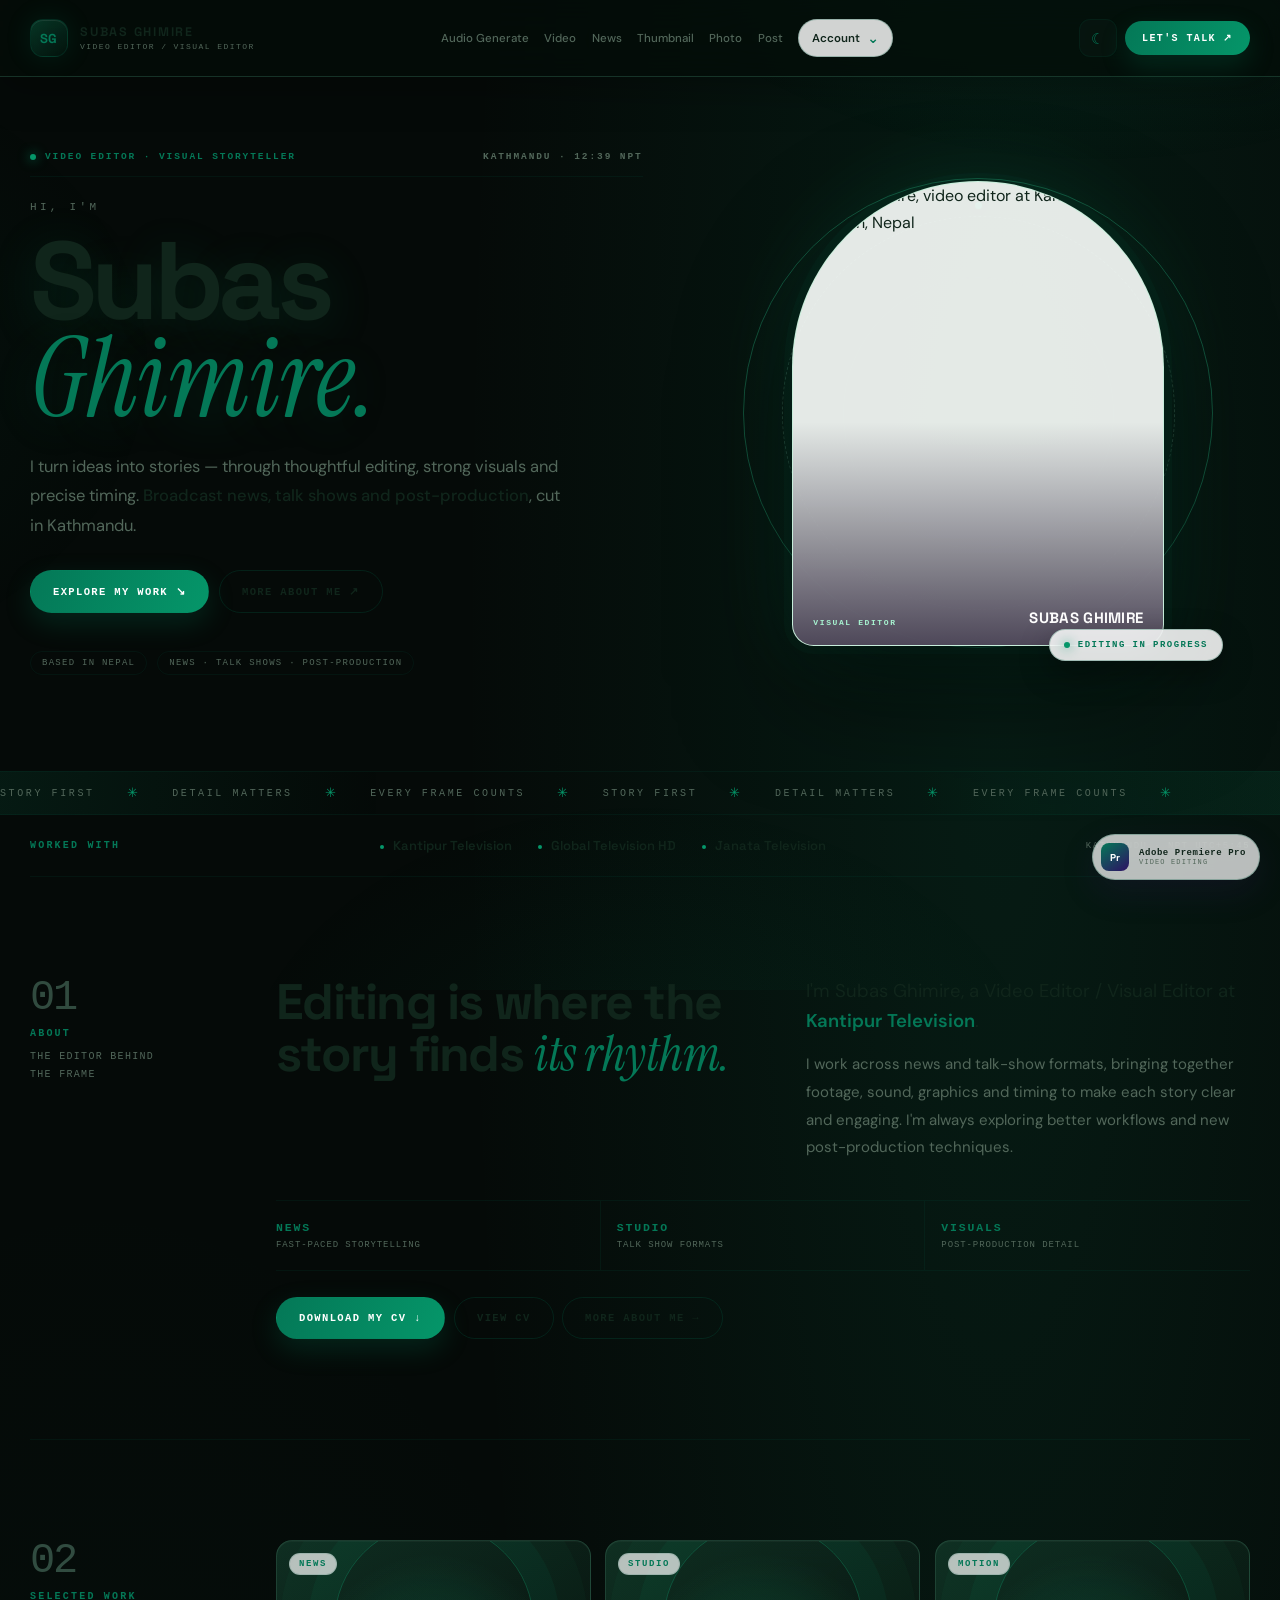
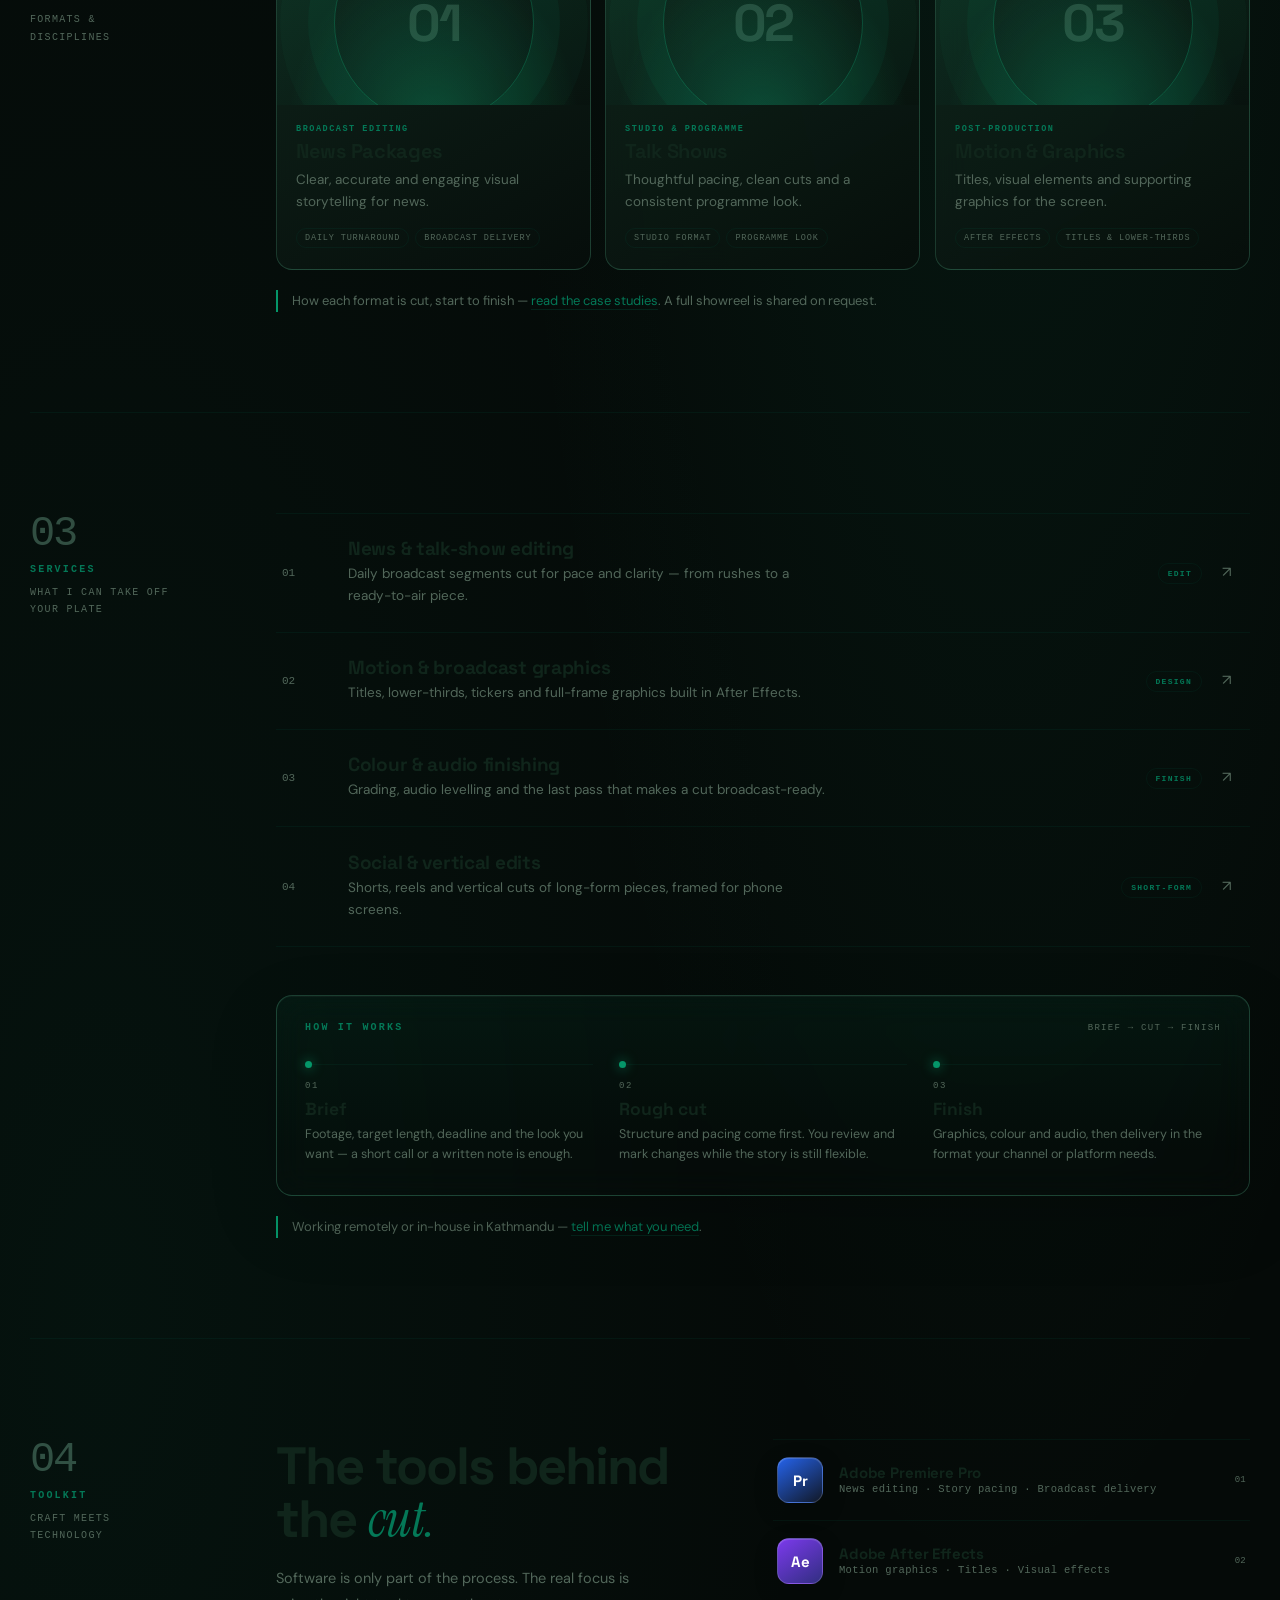
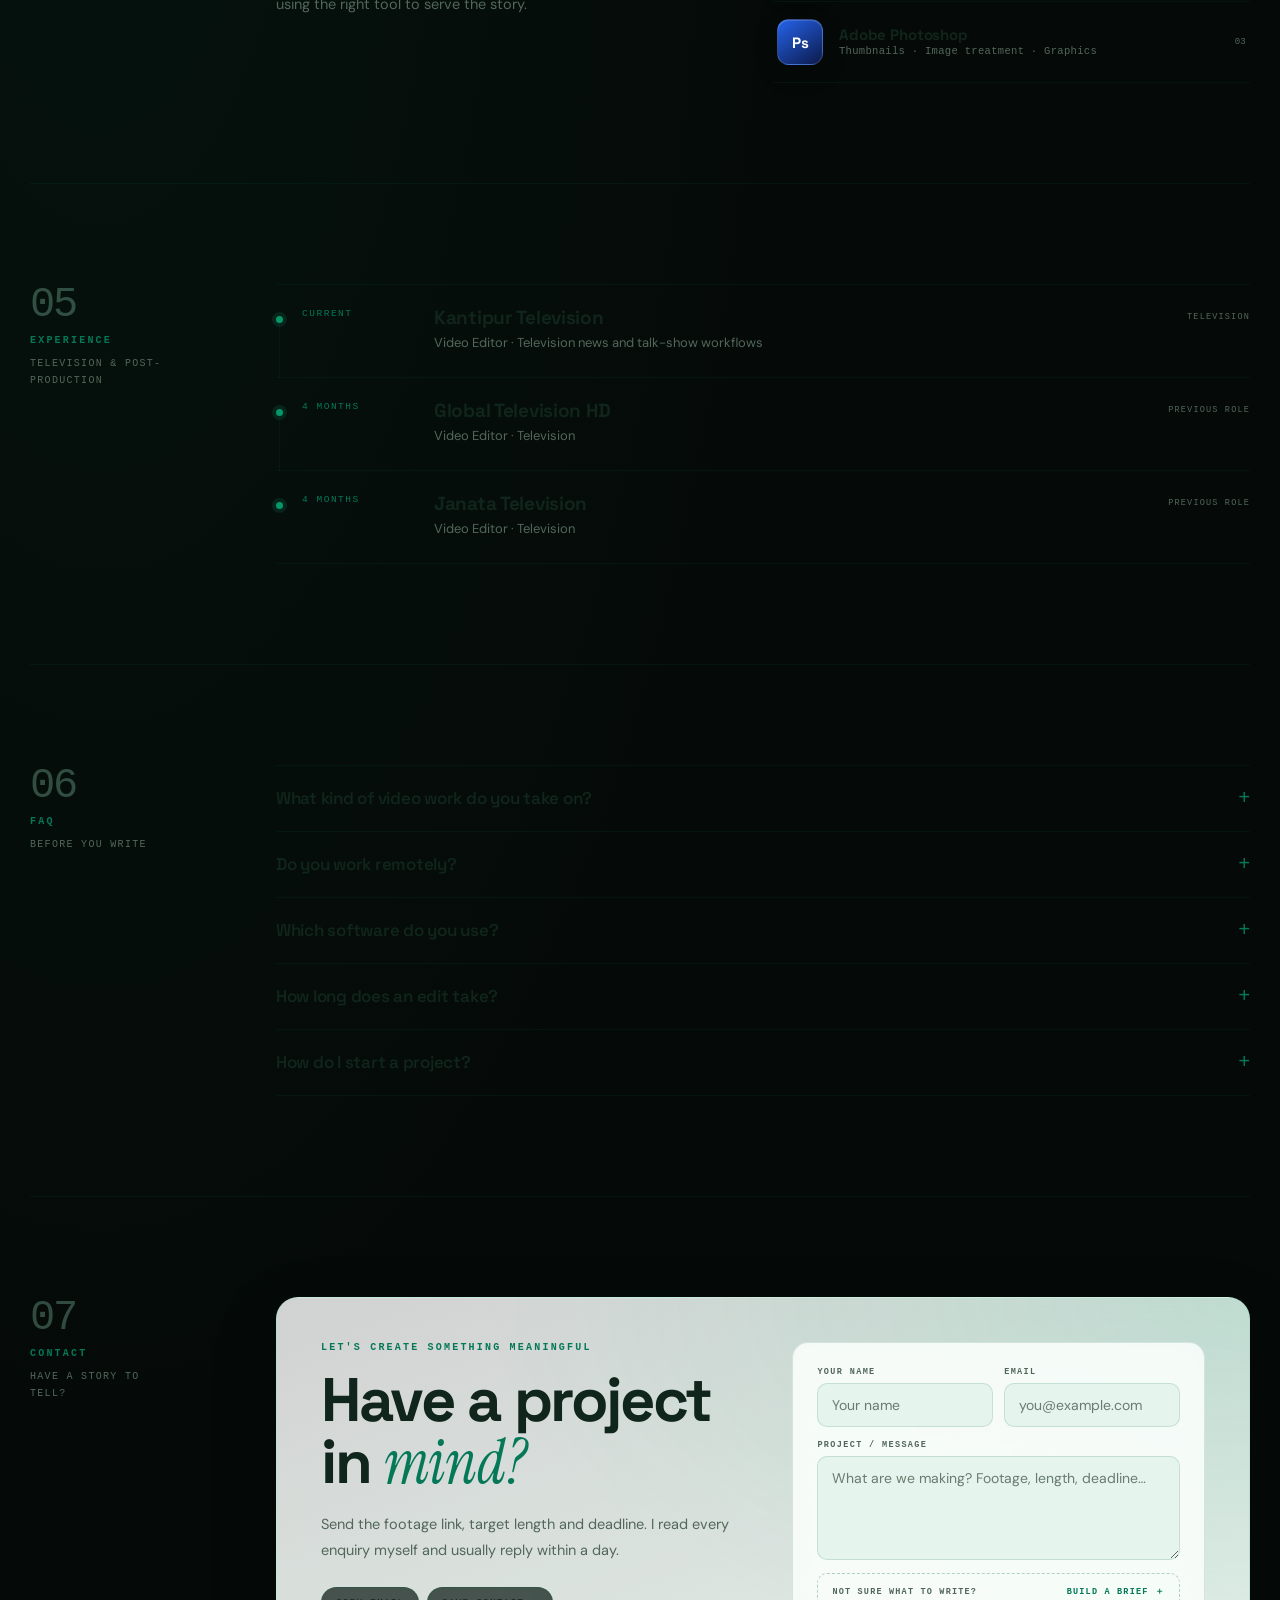
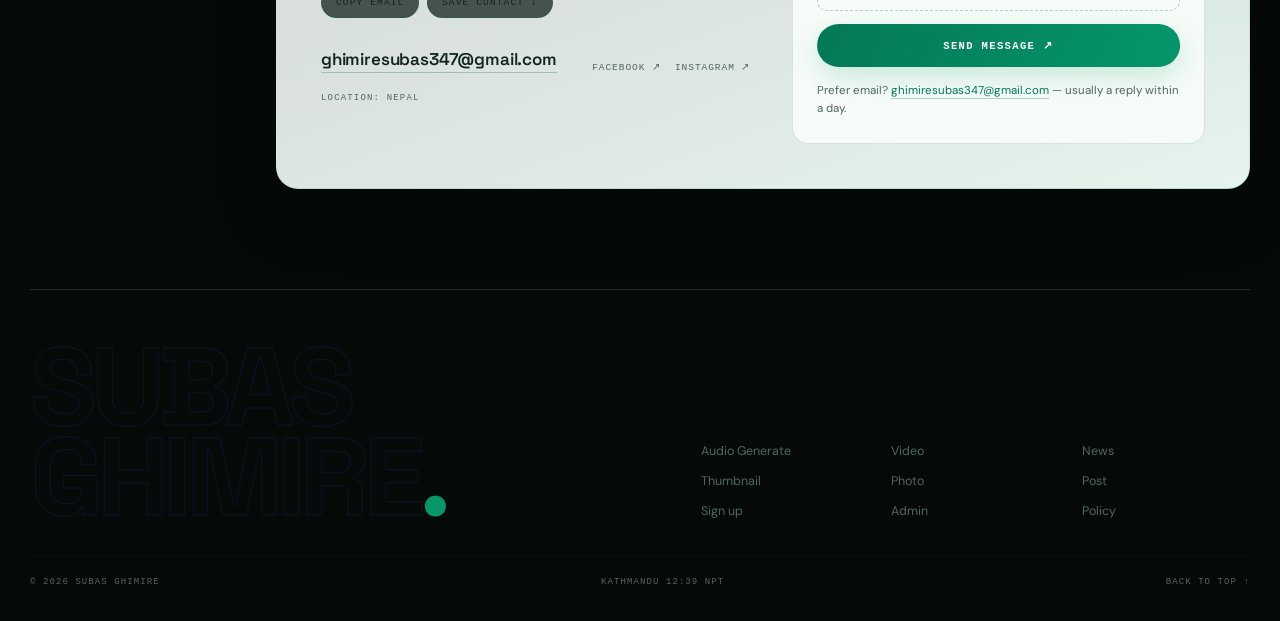
==== commit fd484a63: "Simplify website navigation to requested creator tools and account links" ====
--- a/index.html
+++ b/index.html
@@ -163,44 +163,23 @@
 <header><nav class="nav wrap" aria-label="Main">
   <a class="brand" href="#home"><span class="mark">SG</span><span class="brand-text">SUBAS GHIMIRE<small>VIDEO EDITOR / VISUAL EDITOR</small></span></a>
   <div class="links" id="siteLinks">
-    <a href="about.html">About</a>
-    <a href="#work">Work</a>
-    <a href="#services">Services</a>
-    <a href="#tools">Tools</a>
-    <a href="effects.html">Effects</a>
-    <a href="#experience">Experience</a>
+    <a href="creator-tools.html#audio-generator">Audio Generate</a>
+    <a href="advanced-video-editor.html">Video</a>
+    <a href="news-management.html">News</a>
+    <a href="news-thumbnail-maker.html">Thumbnail</a>
+    <a href="media-library.html">Photo</a>
+    <a href="news-post-studio.html">Post</a>
     <details class="nav-more">
-      <summary>More <span aria-hidden="true">⌄</span></summary>
+      <summary>Account <span aria-hidden="true">⌄</span></summary>
       <div class="nav-more-menu">
-        <div class="nav-more-heading"><span>EXPLORE</span><small>More from Subas</small></div>
+        <div class="nav-more-heading"><span>ACCOUNT &amp; INFORMATION</span></div>
         <div class="nav-more-columns">
           <section class="nav-more-column">
-            <h3>WORKSPACE</h3>
-            <a href="pro-workspace.html"><span class="nav-link-icon">✦</span><span>Pro Workspace<small>Editing workspace</small></span></a>
-            <a href="creative-workspace.html"><span class="nav-link-icon">✧</span><span>Creative Workspace<small>Newsroom & creator tools</small></span></a>
-            <a href="launchpad.html"><span class="nav-link-icon">↗</span><span>SG Launchpad<small>Creative tools</small></span></a>
-            <a href="studio.html"><span class="nav-link-icon">▣</span><span>Creator Studio<small>AI assistant</small></span></a>
-          </section>
-          <section class="nav-more-column">
-            <h3>RESOURCES</h3>
-            <a href="creator-tools.html"><span class="nav-link-icon">⌘</span><span>Creator Tools<small>Useful resources</small></span></a>
-            <a href="visitor-dashboard.html"><span class="nav-link-icon">▥</span><span>Visitor Dashboard<small>Website analytics</small></span></a>
-            <a href="news-graphics-studio.html"><span class="nav-link-icon">✦</span><span>All-in-One News Graphics Studio<small>All news · 4:5 · 1:1 · 16:9 · 9:16</small></span></a>
-            <a href="news-thumbnail-maker.html"><span class="nav-link-icon">▧</span><span>News Thumbnail Studio<small>Political &amp; breaking news designs</small></span></a>
-            <a href="newsroom-graphics-studio.html"><span class="nav-link-icon">▤</span><span>Newsroom Graphics Studio<small>Lower thirds · Breaking bars · Tickers</small></span></a>
-            <a href="news-post-studio.html"><span class="nav-link-icon">▧</span><span>News Post Studio<small>4:5 photo post · PNG export</small></span></a>
-            <a href="social-media-studio.html"><span class="nav-link-icon">◎</span><span>Social Media Studio<small>Captions · Titles · Hashtags</small></span></a>
-            <a href="video-toolkit.html"><span class="nav-link-icon">◫</span><span>Video Editing Toolkit<small>Resolution · Bitrate · File size</small></span></a>
-            <a href="members.html" rel="nofollow"><span class="nav-link-icon">◎</span><span>Members<small>Member area</small></span></a>
-            <a href="signup.html"><span class="nav-link-icon">＋</span><span>Sign up<small>Create an account</small></span></a>
-          </section>
-          <section class="nav-more-column">
-            <h3>ACCOUNT</h3>
-            <a href="admin.html"><span class="nav-link-icon">⚙</span><span>Admin<small>Site management</small></span></a>
-            <a href="privacy.html"><span class="nav-link-icon">◇</span><span>Privacy<small>Privacy information</small></span></a>
+            <a href="signup.html"><span class="nav-link-icon">＋</span><span>Sign up</span></a>
+            <a href="admin.html"><span class="nav-link-icon">⚙</span><span>Admin</span></a>
+            <a href="privacy.html"><span class="nav-link-icon">◇</span><span>Policy</span></a>
           </section>
         </div>
-        <div class="nav-more-languages"><span>LANGUAGE</span><a href="subas-ghimire.html" lang="ne" hreflang="ne">नेपाली</a><a href="hi.html" lang="hi" hreflang="hi">हिन्दी</a></div>
       </div>
     </details>
   </div>
@@ -411,17 +390,15 @@
   <div class="footer-top">
     <div class="footer-mark" aria-hidden="true">Subas<br>Ghimire<span>.</span></div>
     <nav class="foot-links" aria-label="Footer">
-      <a href="#home">Home</a>
-      <a href="about.html">About</a>
-      <a href="work.html">Case studies</a>
-      <a href="#services">Services</a>
-      <a href="#faq">FAQ</a>
-      <a href="cv.html">CV</a>
-      <a href="effects.html">Editing assets</a>
+      <a href="creator-tools.html#audio-generator">Audio Generate</a>
+      <a href="advanced-video-editor.html">Video</a>
+      <a href="news-management.html">News</a>
+      <a href="news-thumbnail-maker.html">Thumbnail</a>
+      <a href="media-library.html">Photo</a>
+      <a href="news-post-studio.html">Post</a>
       <a href="signup.html">Sign up</a>
-      <a href="subas-ghimire.html" lang="ne" hreflang="ne">नेपाली</a>
-      <a href="members.html" rel="nofollow">Members</a>
-      <a href="#contact">Contact</a>
+      <a href="admin.html">Admin</a>
+      <a href="privacy.html">Policy</a>
     </nav>
   </div>
   <div class="footer-bottom">
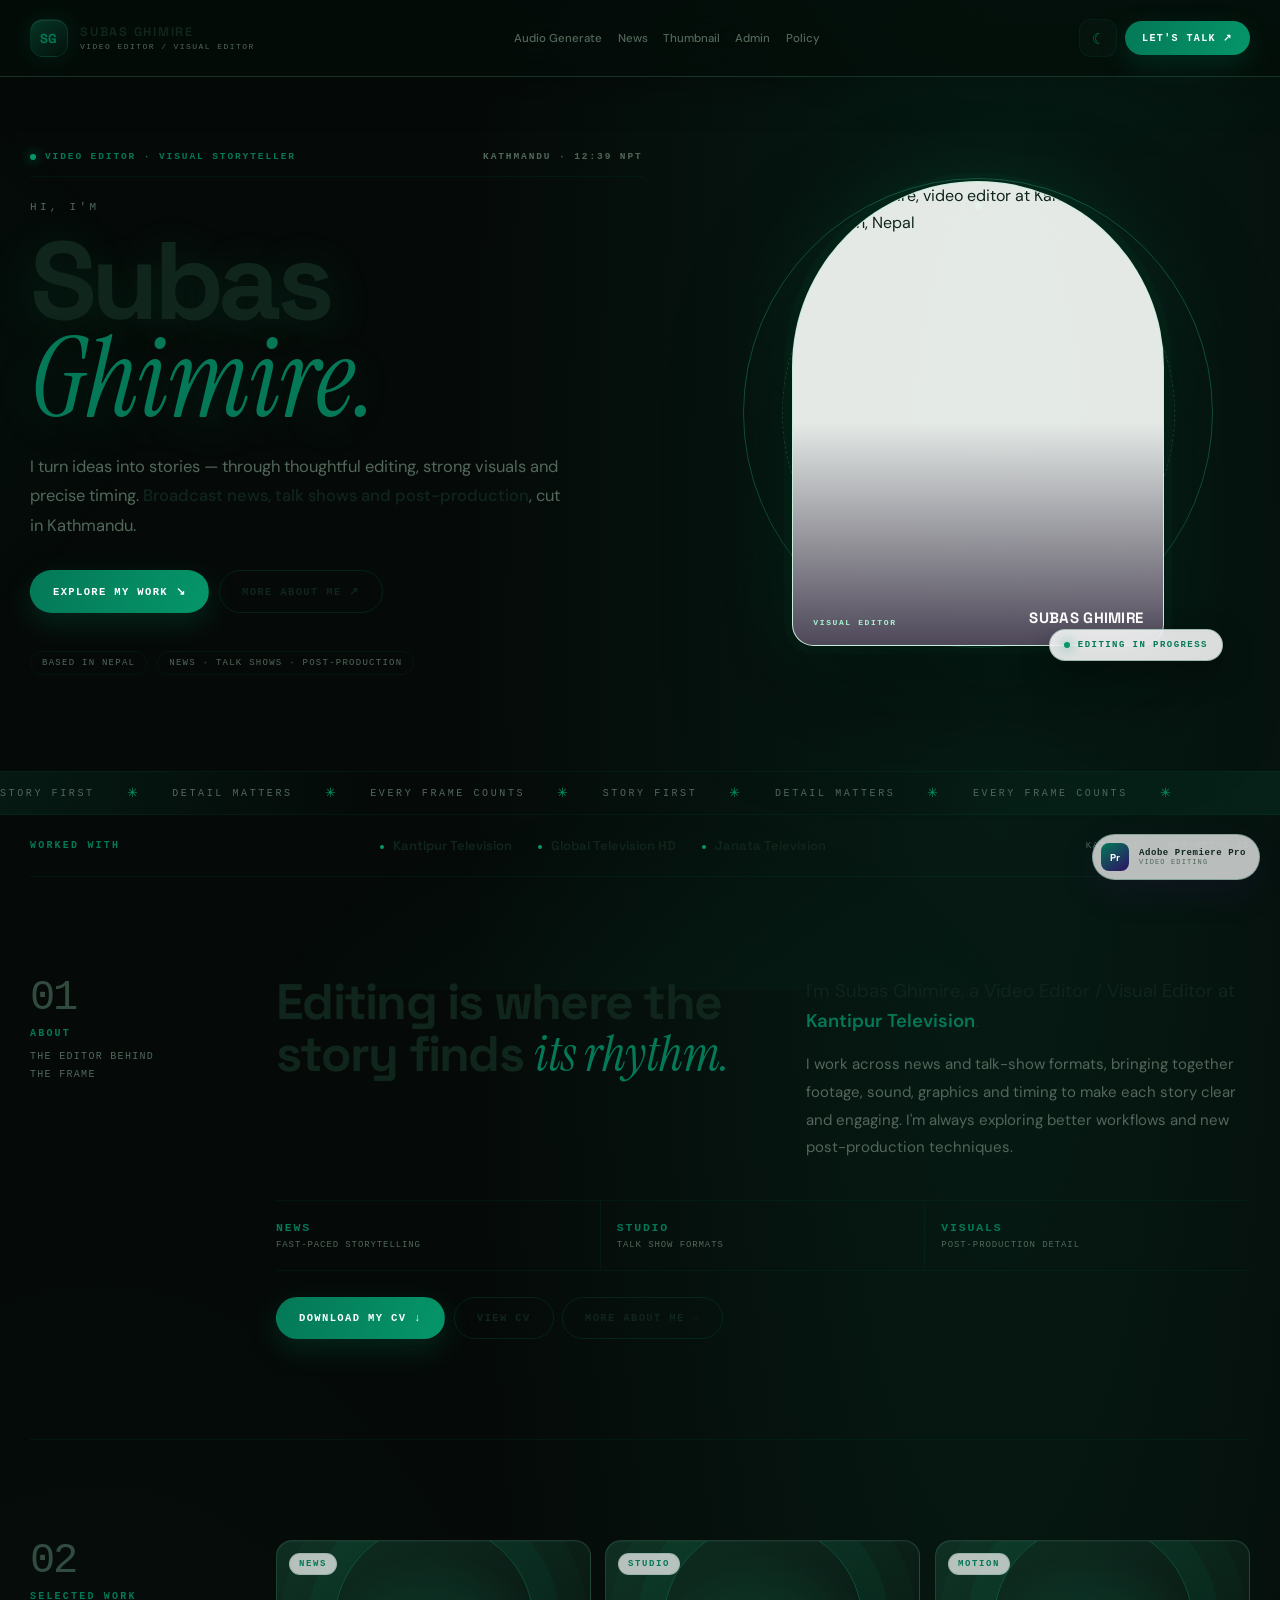
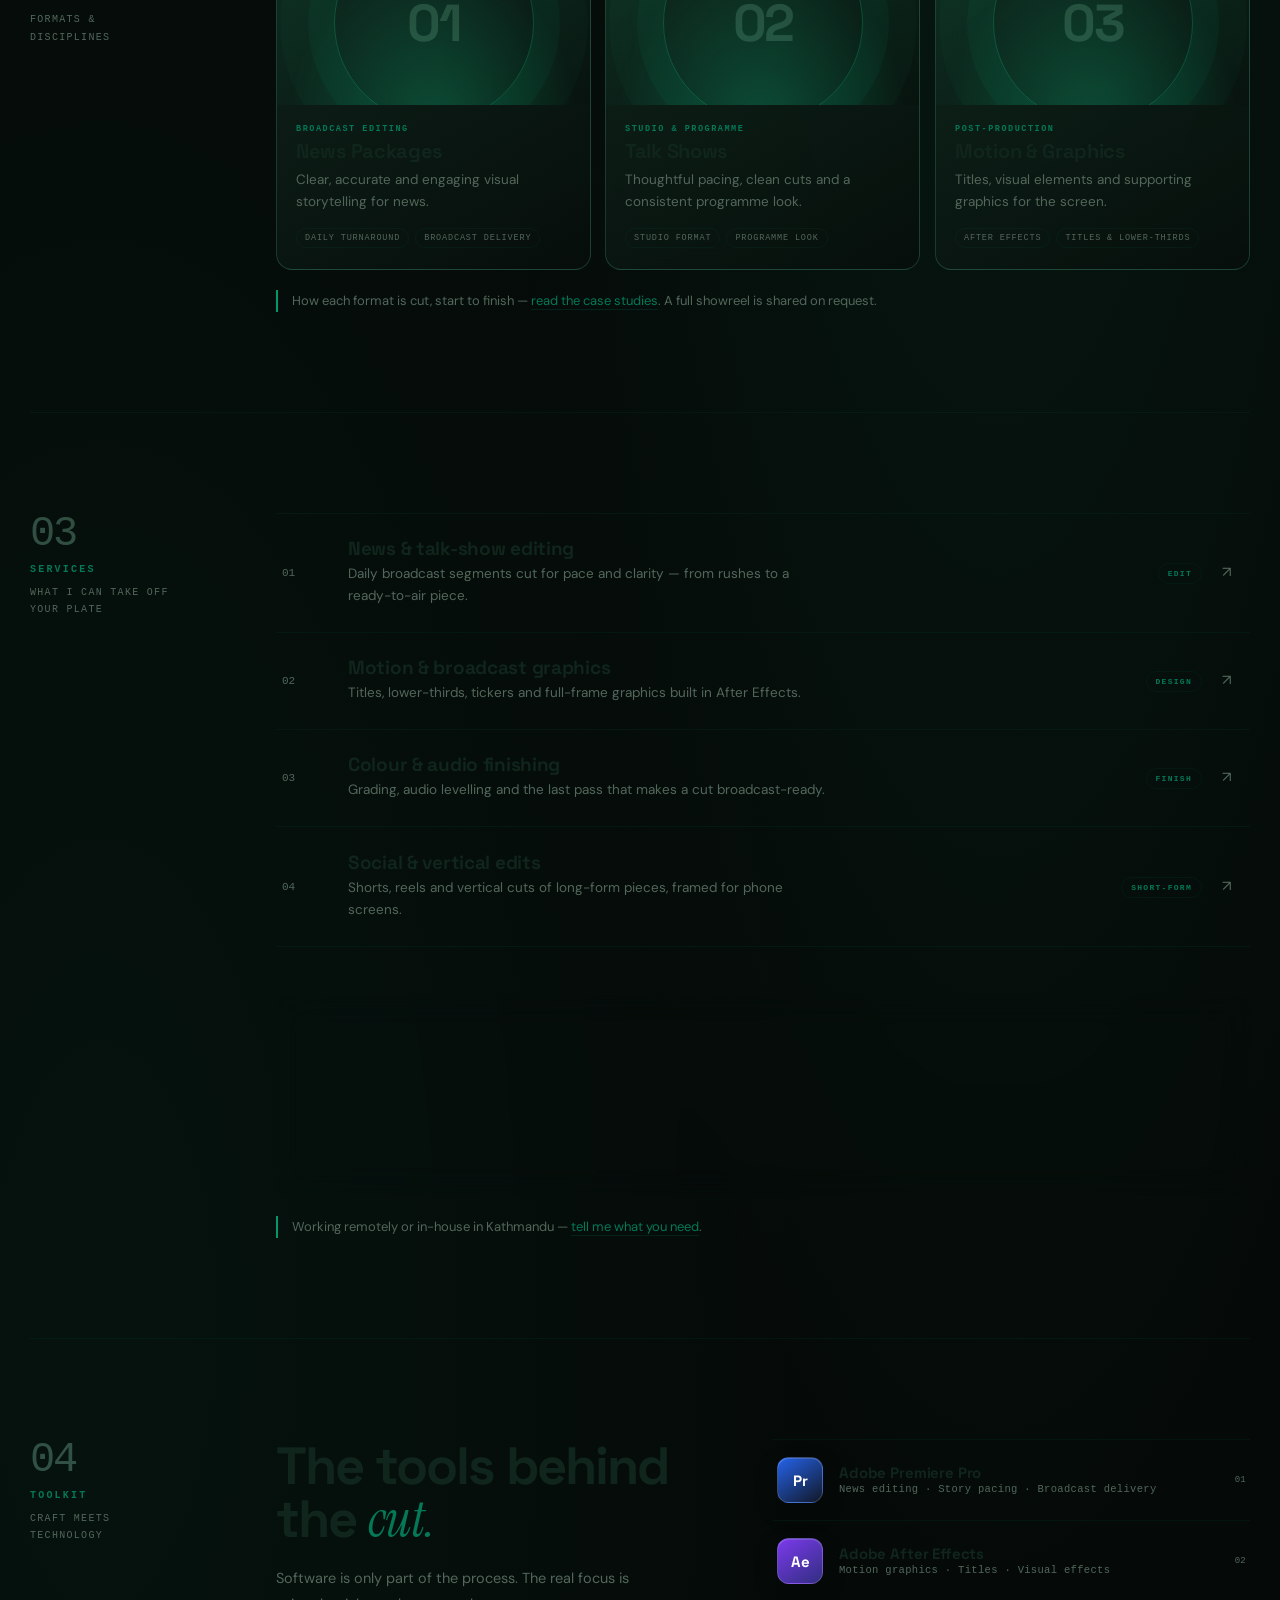
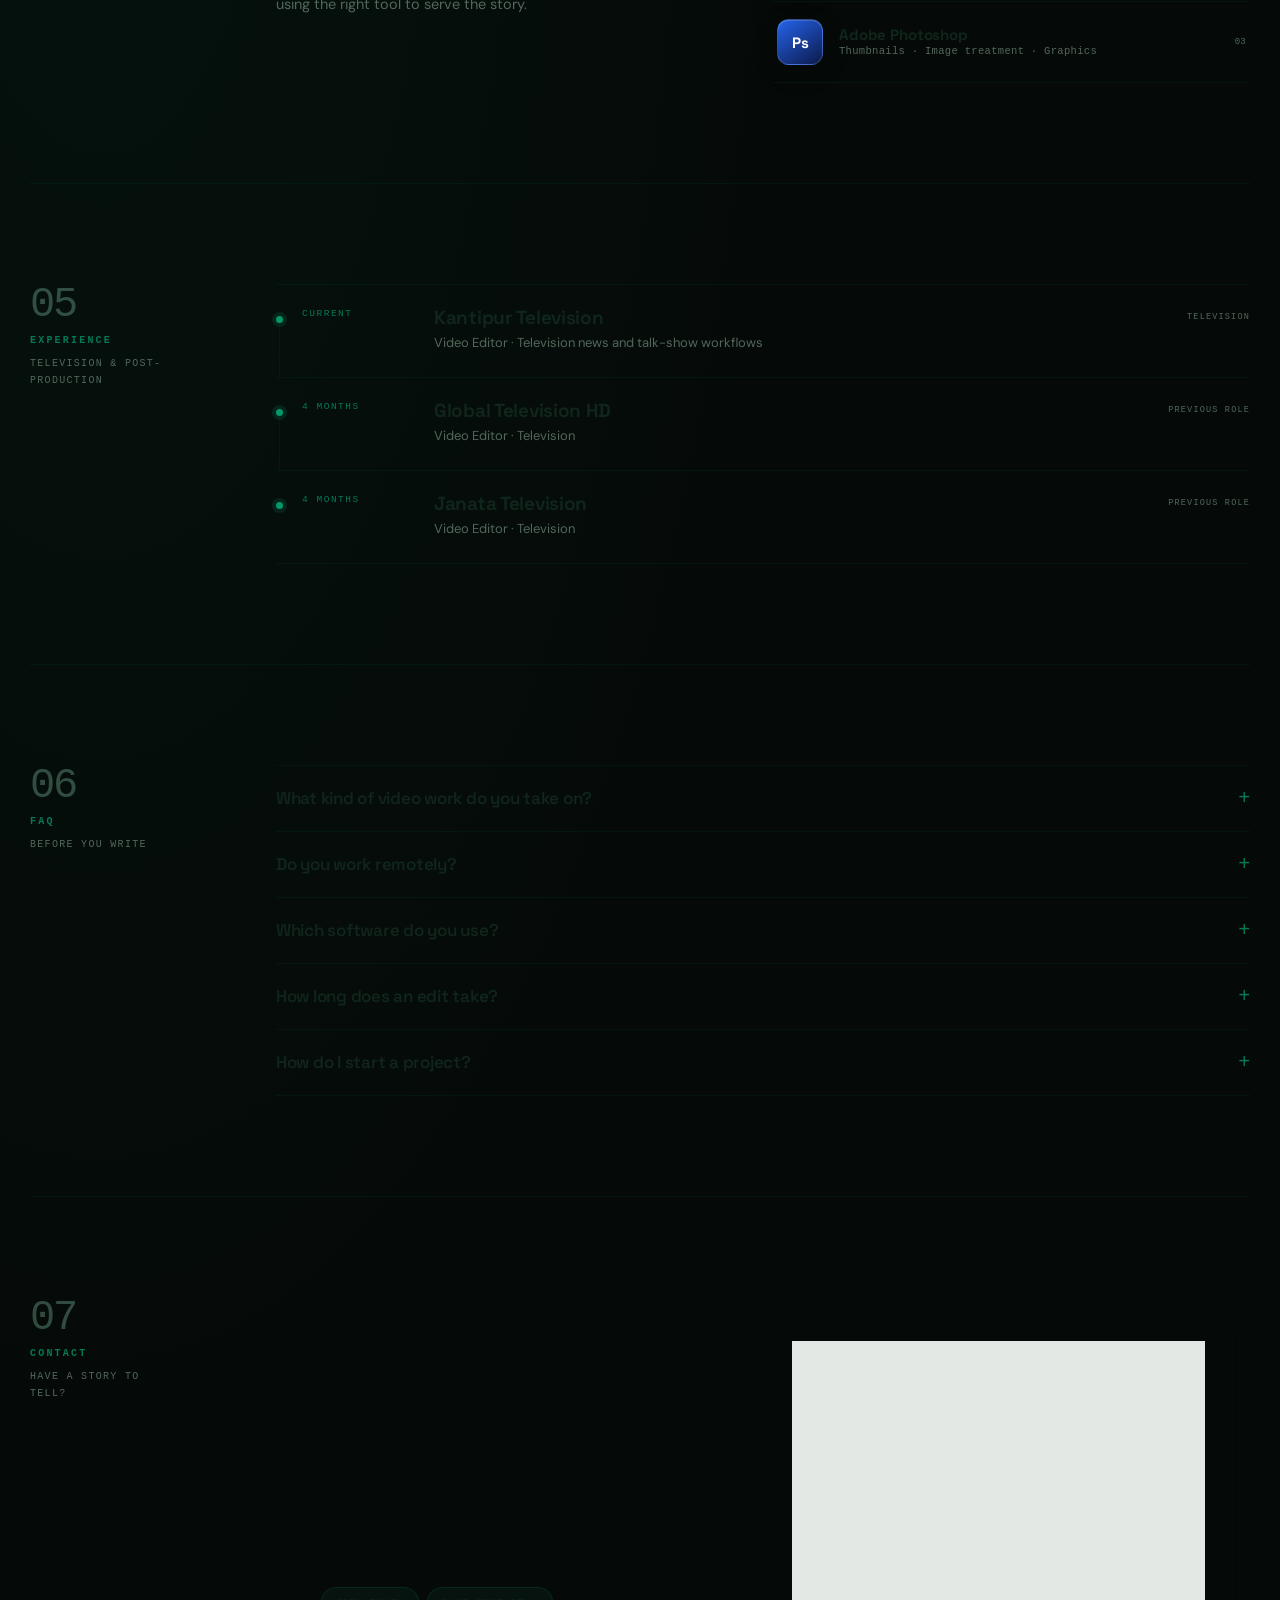
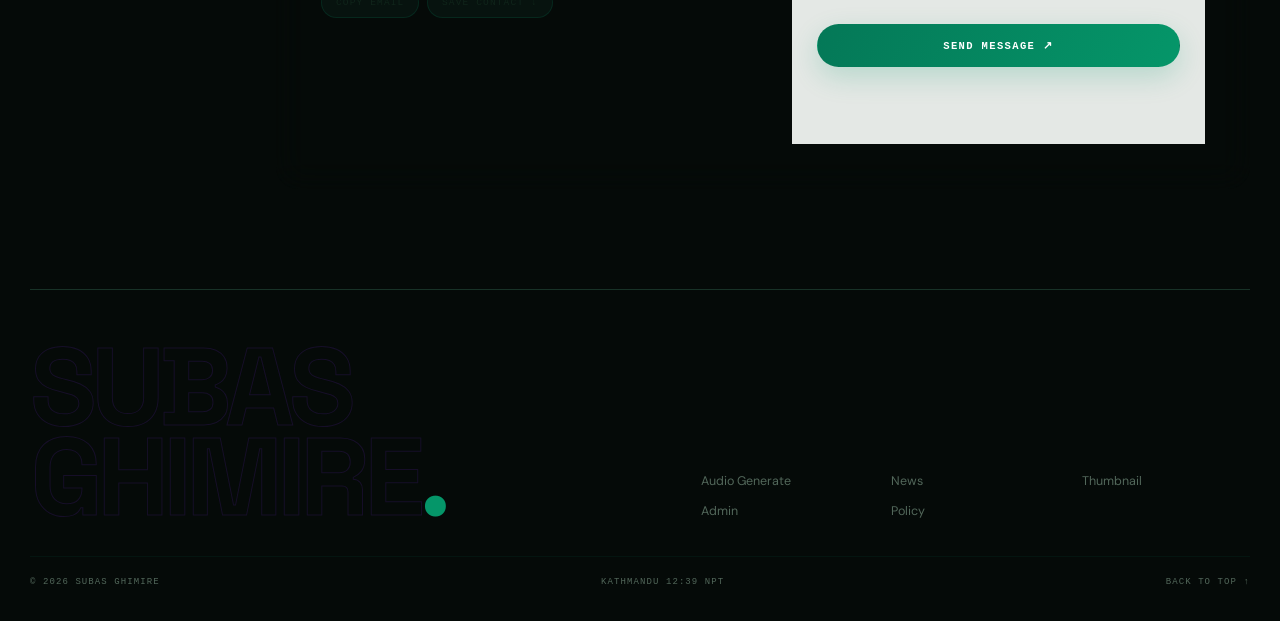
==== commit 945abb54: "Keep only Audio, News, Thumbnail, Admin and Policy in main navigation" ====
--- a/index.html
+++ b/index.html
@@ -164,24 +164,10 @@
   <a class="brand" href="#home"><span class="mark">SG</span><span class="brand-text">SUBAS GHIMIRE<small>VIDEO EDITOR / VISUAL EDITOR</small></span></a>
   <div class="links" id="siteLinks">
     <a href="creator-tools.html#audio-generator">Audio Generate</a>
-    <a href="advanced-video-editor.html">Video</a>
     <a href="news-management.html">News</a>
     <a href="news-thumbnail-maker.html">Thumbnail</a>
-    <a href="media-library.html">Photo</a>
-    <a href="news-post-studio.html">Post</a>
-    <details class="nav-more">
-      <summary>Account <span aria-hidden="true">⌄</span></summary>
-      <div class="nav-more-menu">
-        <div class="nav-more-heading"><span>ACCOUNT &amp; INFORMATION</span></div>
-        <div class="nav-more-columns">
-          <section class="nav-more-column">
-            <a href="signup.html"><span class="nav-link-icon">＋</span><span>Sign up</span></a>
-            <a href="admin.html"><span class="nav-link-icon">⚙</span><span>Admin</span></a>
-            <a href="privacy.html"><span class="nav-link-icon">◇</span><span>Policy</span></a>
-          </section>
-        </div>
-      </div>
-    </details>
+    <a href="admin.html">Admin</a>
+    <a href="privacy.html">Policy</a>
   </div>
   <div class="nav-actions">
     <button class="icon-btn theme-toggle" id="themeToggle" aria-label="Switch to light theme" aria-pressed="false">☼</button>
@@ -391,12 +377,8 @@
     <div class="footer-mark" aria-hidden="true">Subas<br>Ghimire<span>.</span></div>
     <nav class="foot-links" aria-label="Footer">
       <a href="creator-tools.html#audio-generator">Audio Generate</a>
-      <a href="advanced-video-editor.html">Video</a>
       <a href="news-management.html">News</a>
       <a href="news-thumbnail-maker.html">Thumbnail</a>
-      <a href="media-library.html">Photo</a>
-      <a href="news-post-studio.html">Post</a>
-      <a href="signup.html">Sign up</a>
       <a href="admin.html">Admin</a>
       <a href="privacy.html">Policy</a>
     </nav>
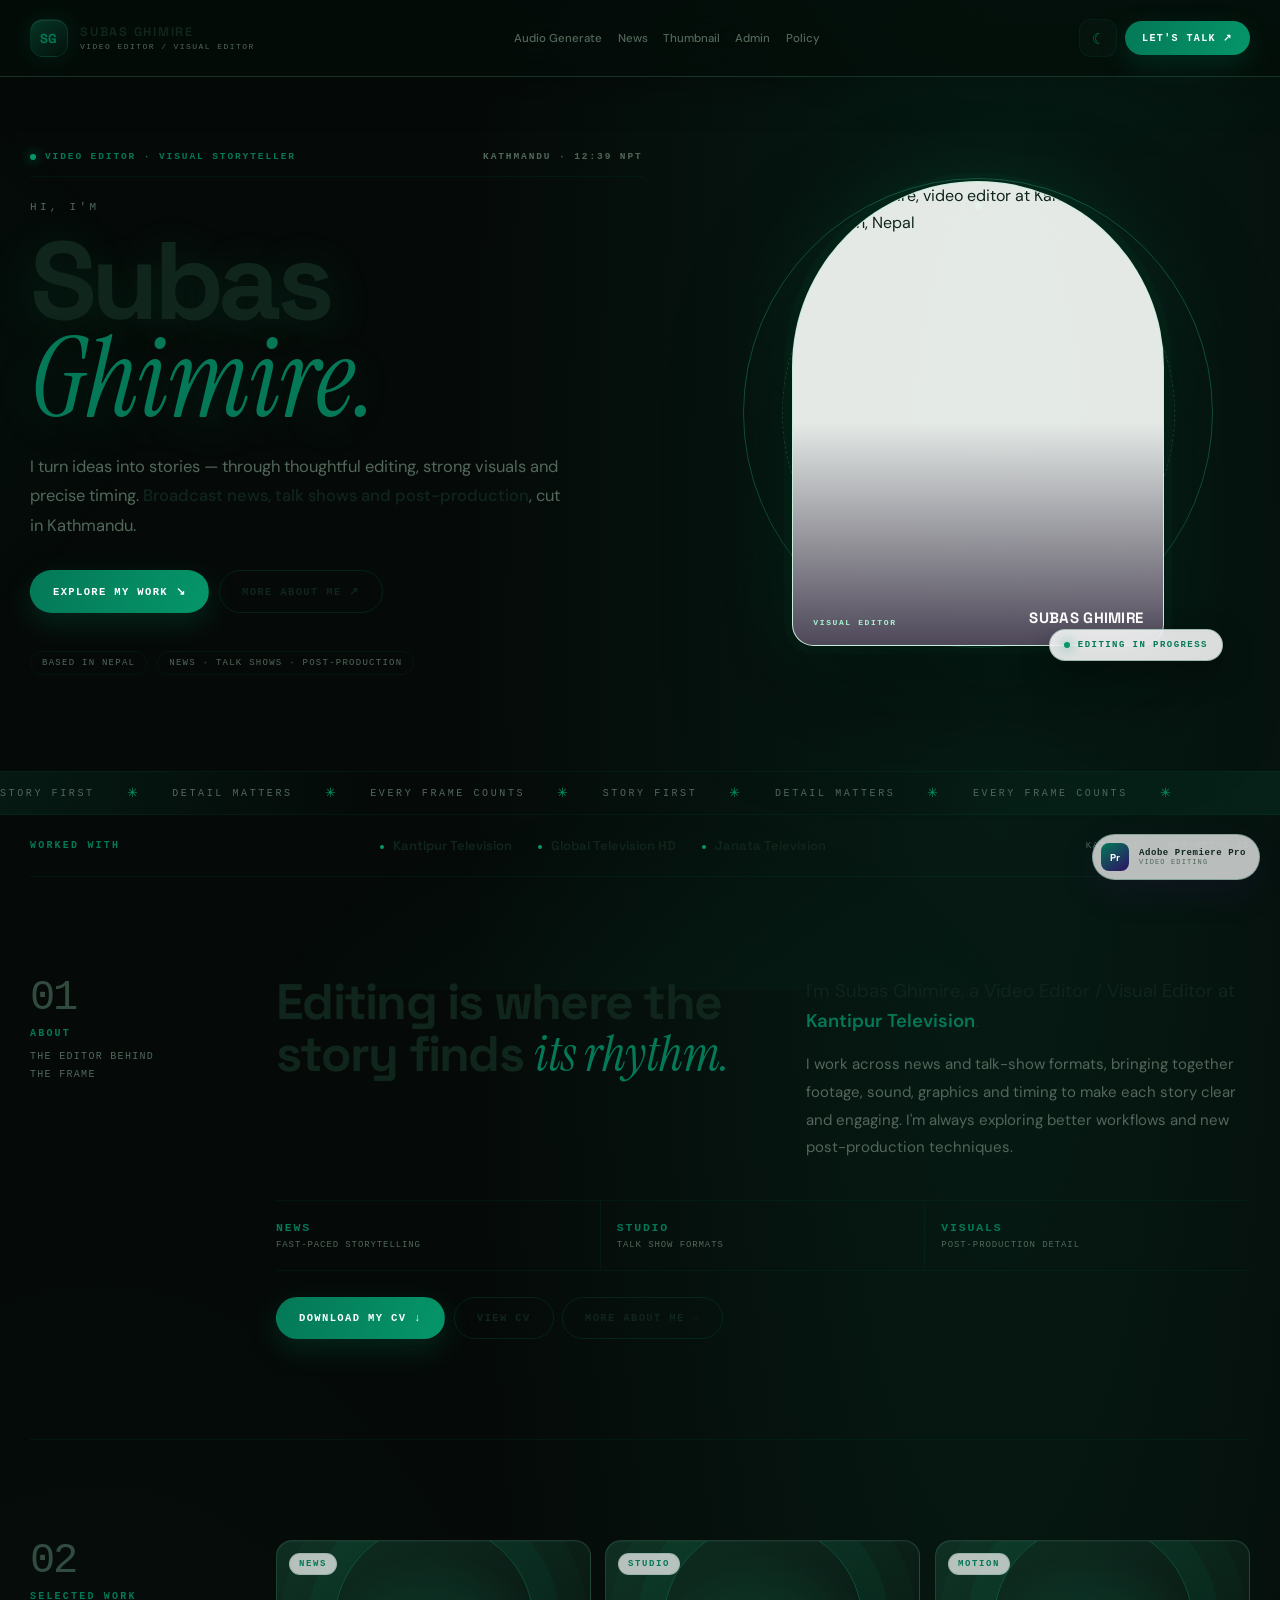
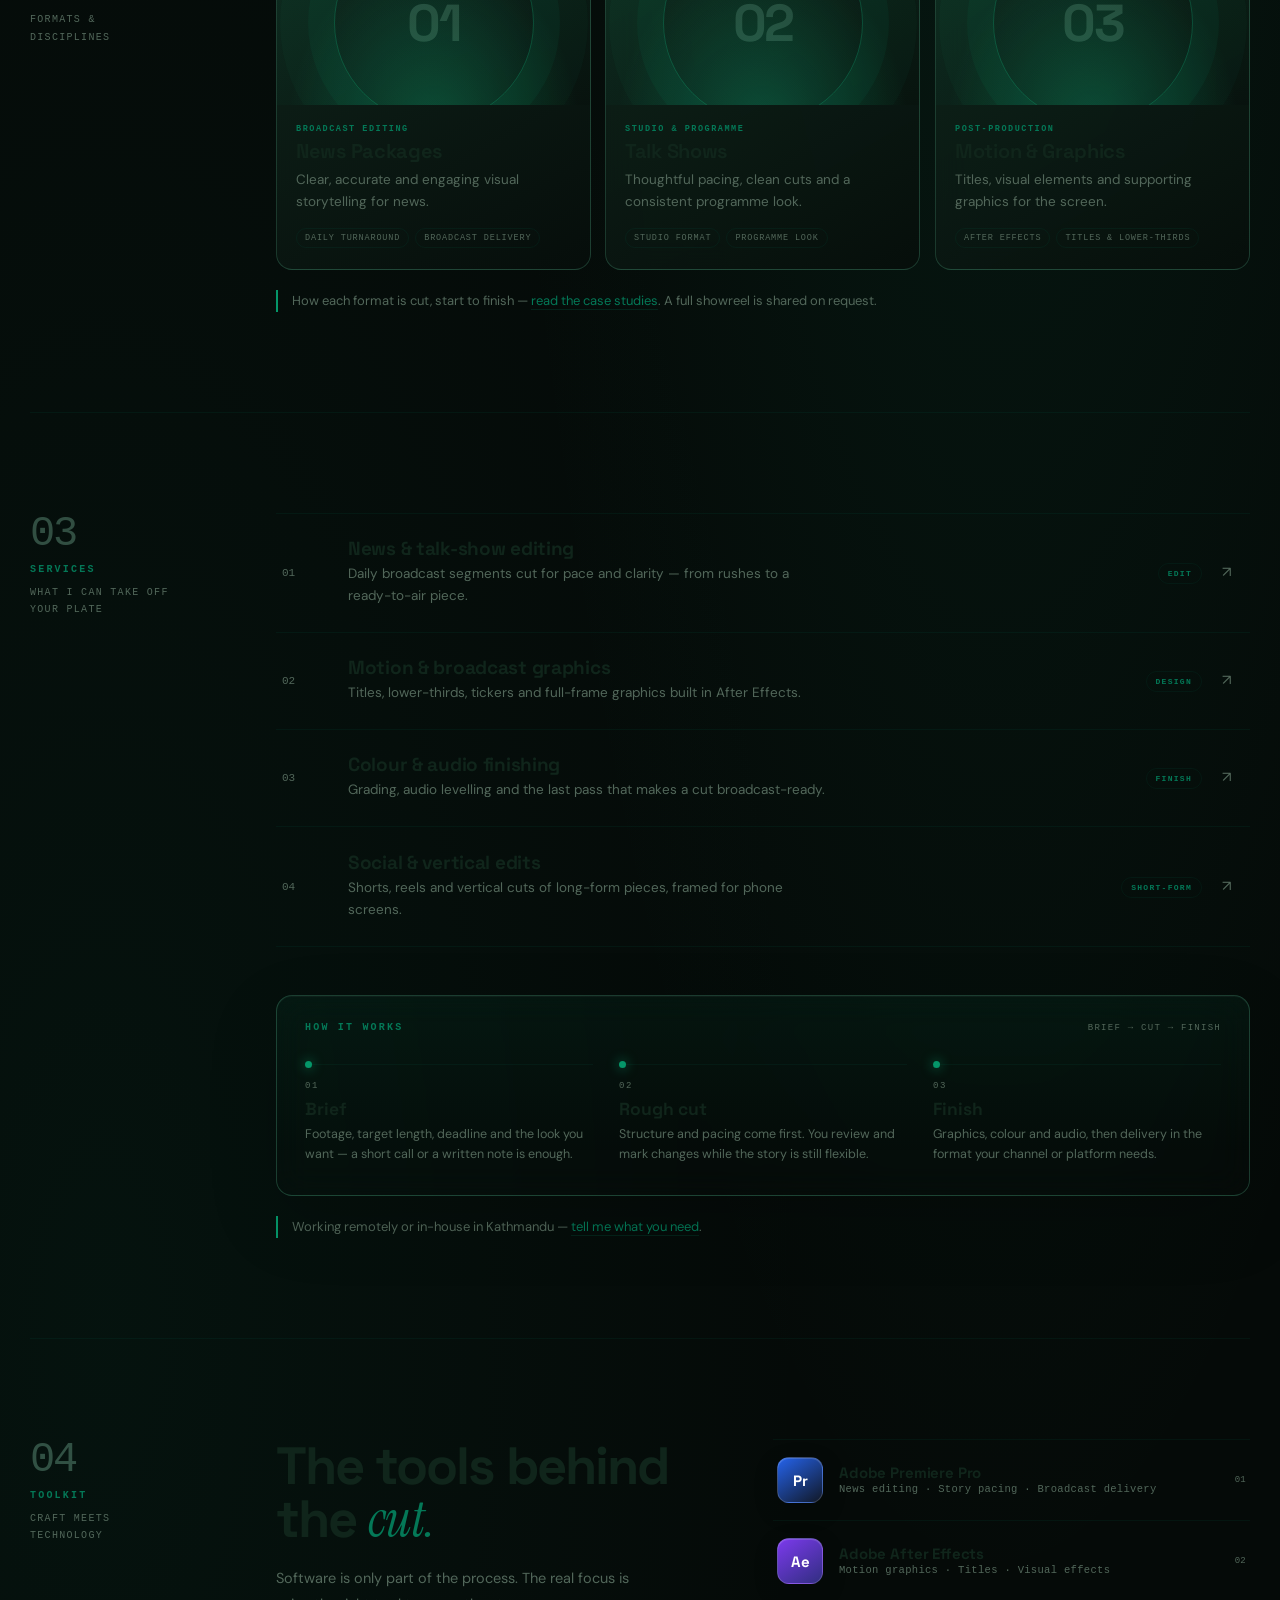
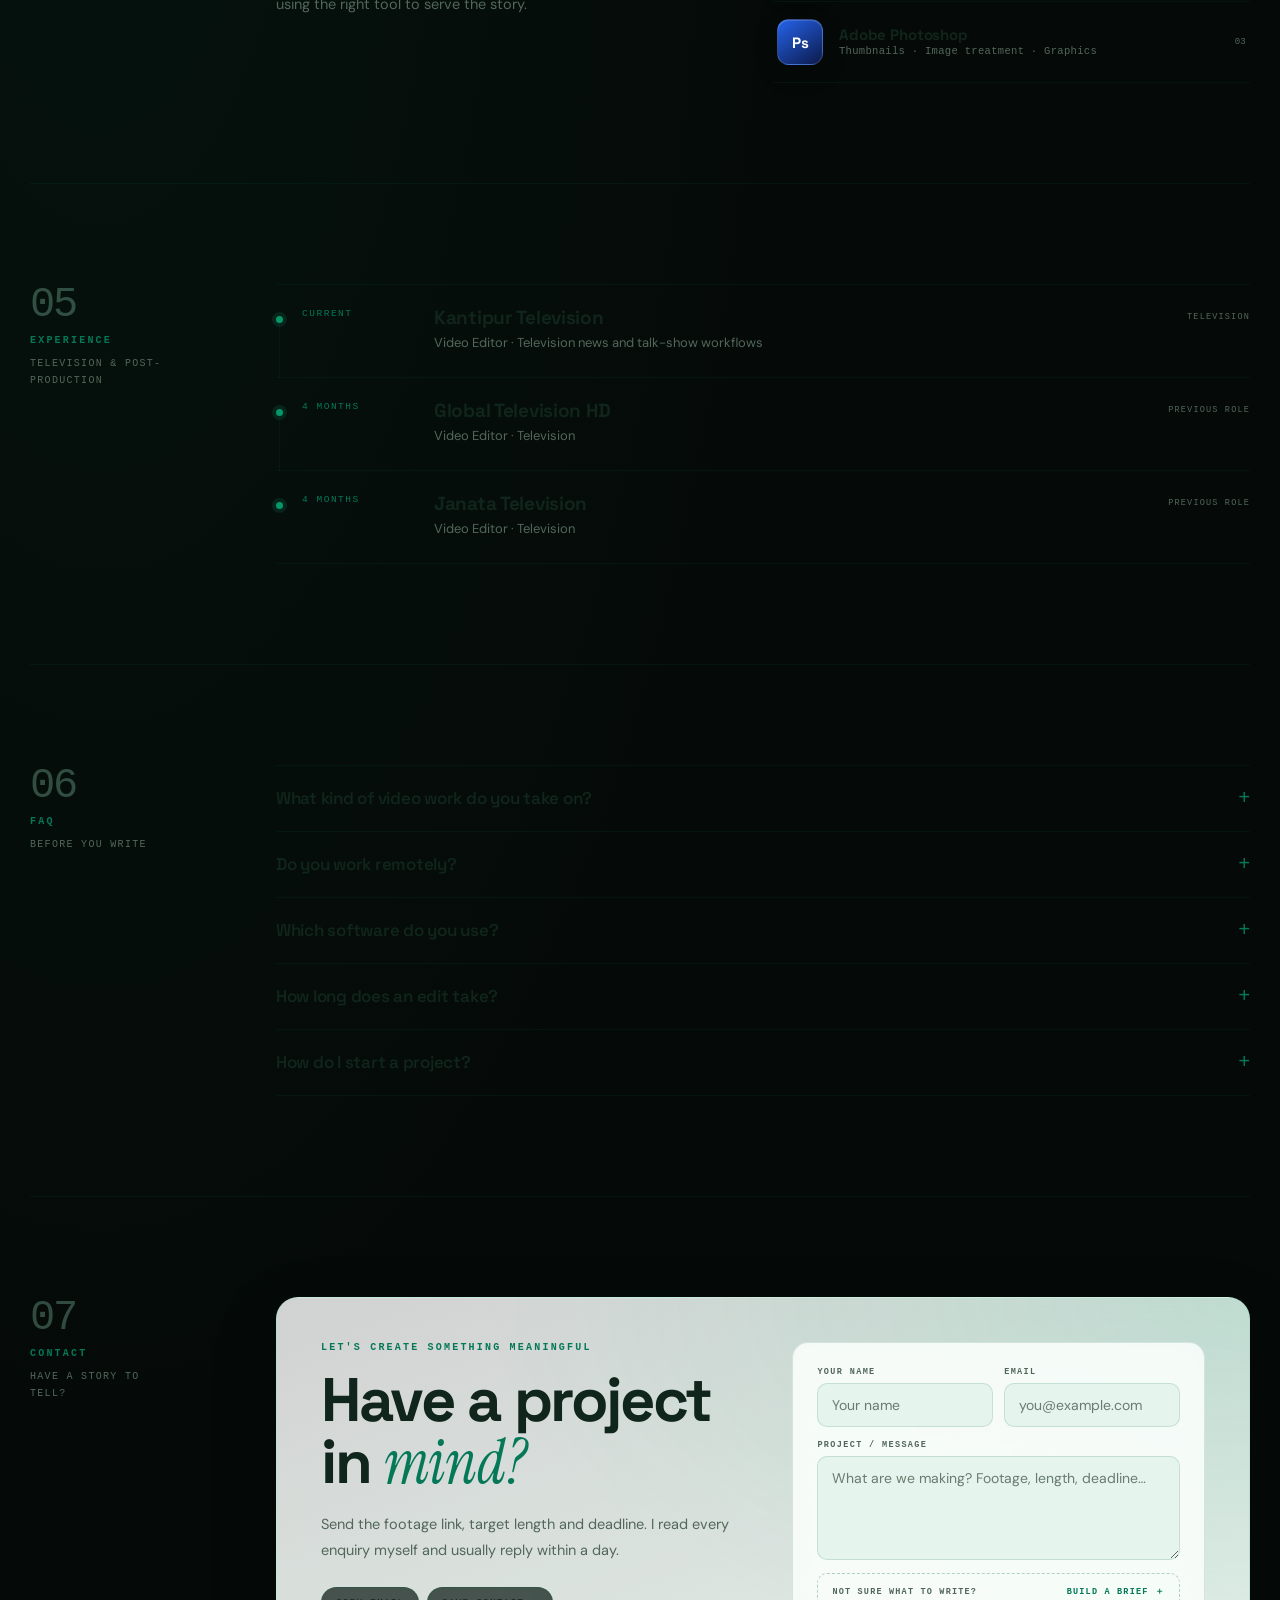
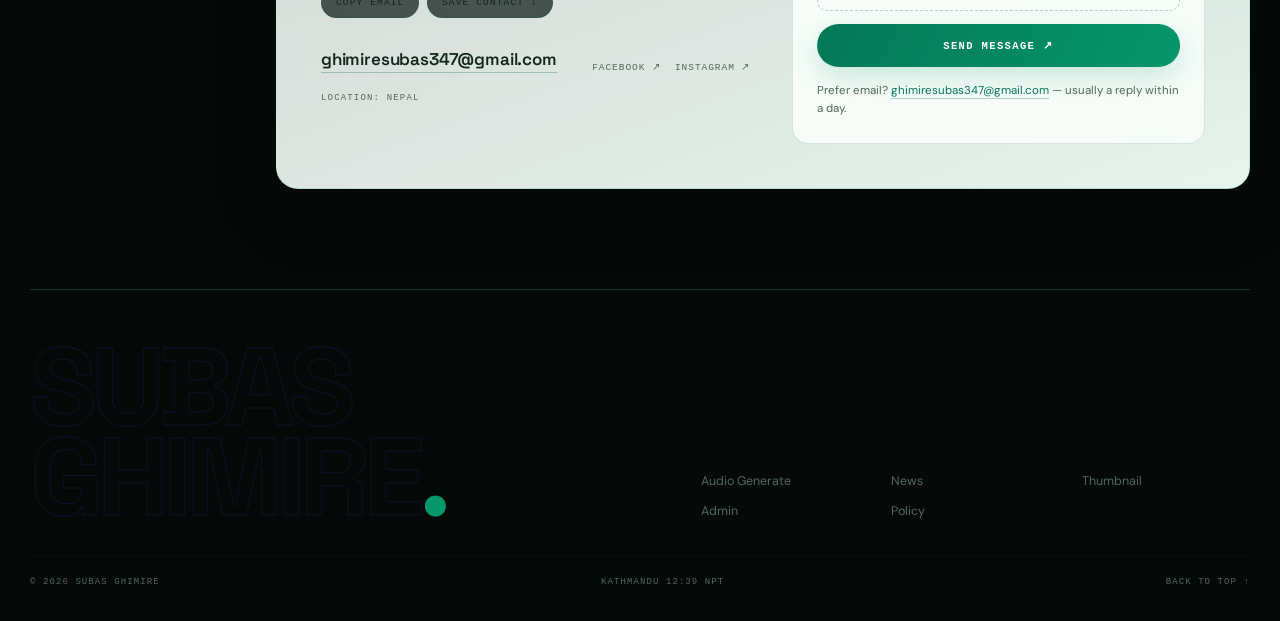
==== commit 3c1e08fb: "Use Vercel custom domain as the only canonical website URL" ====
--- a/index.html
+++ b/index.html
@@ -19,18 +19,18 @@
 <title>Subas Ghimire — Video Editor in Nepal | Portfolio</title>
 <link rel="icon" type="image/svg+xml" href="[data-uri]">
 <link rel="apple-touch-icon" sizes="180x180" href="apple-touch-icon.png">
-<link rel="alternate" hreflang="en" href="https://subahghimire.github.io/Subasghimireportfolio/">
-<link rel="alternate" hreflang="ne" href="https://subahghimire.github.io/Subasghimireportfolio/subas-ghimire.html">
-<link rel="alternate" hreflang="hi" href="https://subahghimire.github.io/Subasghimireportfolio/hi.html">
-<link rel="alternate" hreflang="x-default" href="https://subahghimire.github.io/Subasghimireportfolio/">
+<link rel="alternate" hreflang="en" href="https://subas-ghimire.com.np/">
+<link rel="alternate" hreflang="ne" href="https://subas-ghimire.com.np/subas-ghimire.html">
+<link rel="alternate" hreflang="hi" href="https://subas-ghimire.com.np/hi.html">
+<link rel="alternate" hreflang="x-default" href="https://subas-ghimire.com.np/">
 <link rel="manifest" href="site.webmanifest">
-<link rel="canonical" href="https://subahghimire.github.io/Subasghimireportfolio/">
+<link rel="canonical" href="https://subas-ghimire.com.np/">
 <meta property="og:type" content="website">
 <meta property="og:site_name" content="Subas Ghimire">
-<meta property="og:url" content="https://subahghimire.github.io/Subasghimireportfolio/">
+<meta property="og:url" content="https://subas-ghimire.com.np/">
 <meta property="og:title" content="Subas Ghimire — Video Editor in Nepal | Portfolio">
 <meta property="og:description" content="Video editor and visual editor at Kantipur Television, Nepal. Broadcast news, talk shows, motion graphics and vertical short-form edits — based in Kathmandu.">
-<meta property="og:image" content="https://subahghimire.github.io/Subasghimireportfolio/og-image.jpg">
+<meta property="og:image" content="https://subas-ghimire.com.np/og-image.jpg">
 <meta property="og:image:alt" content="Subas Ghimire — video editor">
 <meta property="og:image:type" content="image/jpeg">
 <meta property="og:image:width" content="1200">
@@ -40,7 +40,7 @@
 <meta name="twitter:card" content="summary_large_image">
 <meta name="twitter:title" content="Subas Ghimire — Video Editor in Nepal | Portfolio">
 <meta name="twitter:description" content="Video editor and visual editor at Kantipur Television, Nepal. Broadcast news, talk shows, motion graphics and vertical short-form edits — based in Kathmandu.">
-<meta name="twitter:image" content="https://subahghimire.github.io/Subasghimireportfolio/og-image.jpg">
+<meta name="twitter:image" content="https://subas-ghimire.com.np/og-image.jpg">
 <link rel="preload" as="image" href="IMG-20260718-WA0001.webp" type="image/webp" fetchpriority="high">
 <link rel="preconnect" href="https://fonts.googleapis.com">
 <link rel="preconnect" href="https://fonts.gstatic.com" crossorigin>
@@ -52,7 +52,7 @@
   "@graph": [
     {
       "@type": "Person",
-      "@id": "https://subahghimire.github.io/Subasghimireportfolio/#person",
+      "@id": "https://subas-ghimire.com.np/#person",
       "name": "Subas Ghimire",
       "alternateName": "सुबास घिमिरे",
       "jobTitle": "Video Editor & Visual Editor",
@@ -61,8 +61,8 @@
         "@type": "Organization",
         "name": "Kantipur Television"
       },
-      "url": "https://subahghimire.github.io/Subasghimireportfolio/",
-      "image": "https://subahghimire.github.io/Subasghimireportfolio/og-image.jpg",
+      "url": "https://subas-ghimire.com.np/",
+      "image": "https://subas-ghimire.com.np/og-image.jpg",
       "email": "mailto:ghimiresubas347@gmail.com",
       "address": {
         "@type": "PostalAddress",
@@ -92,8 +92,8 @@
     },
     {
       "@type": "WebSite",
-      "@id": "https://subahghimire.github.io/Subasghimireportfolio/#website",
-      "url": "https://subahghimire.github.io/Subasghimireportfolio/",
+      "@id": "https://subas-ghimire.com.np/#website",
+      "url": "https://subas-ghimire.com.np/",
       "name": "Subas Ghimire — Video Editor",
       "description": "Video editor and visual editor at Kantipur Television, Nepal. Broadcast news, talk shows, motion graphics and vertical short-form edits — based in Kathmandu.",
       "inLanguage": [
@@ -101,12 +101,12 @@
         "ne"
       ],
       "publisher": {
-        "@id": "https://subahghimire.github.io/Subasghimireportfolio/#person"
+        "@id": "https://subas-ghimire.com.np/#person"
       }
     },
     {
       "@type": "FAQPage",
-      "@id": "https://subahghimire.github.io/Subasghimireportfolio/#faq",
+      "@id": "https://subas-ghimire.com.np/#faq",
       "mainEntity": [
         {
           "@type": "Question",
@@ -362,8 +362,8 @@
         <input type="hidden" name="_subject" value="New project enquiry from your portfolio">
         <input type="hidden" name="_template" value="table">
         <input type="hidden" name="_captcha" value="false">
-        <input type="hidden" name="_autoresponse" value="नमस्ते! तपाईंको सन्देश सुबास घिमिरेकहाँ पुग्यो।\n\nHi! Your message reached Subas Ghimire — video editor at Kantipur Television, Nepal. I read every enquiry myself and usually reply within a day.\n\nFor urgent enquiries, please use email.\n\n— Subas Ghimire\nhttps://subahghimire.github.io/Subasghimireportfolio">
-        <input type="hidden" name="_next" value="https://subahghimire.github.io/Subasghimireportfolio/thanks.html">
+        <input type="hidden" name="_autoresponse" value="नमस्ते! तपाईंको सन्देश सुबास घिमिरेकहाँ पुग्यो।\n\nHi! Your message reached Subas Ghimire — video editor at Kantipur Television, Nepal. I read every enquiry myself and usually reply within a day.\n\nFor urgent enquiries, please use email.\n\n— Subas Ghimire\nhttps://subas-ghimire.com.np">
+        <input type="hidden" name="_next" value="https://subas-ghimire.com.np/thanks.html">
         <button class="btn primary" type="submit">SEND MESSAGE ↗</button>
         <p class="cform-note">Prefer email? <a href="mailto:ghimiresubas347@gmail.com">ghimiresubas347@gmail.com</a> — usually a reply within a day.</p>
       </form>
